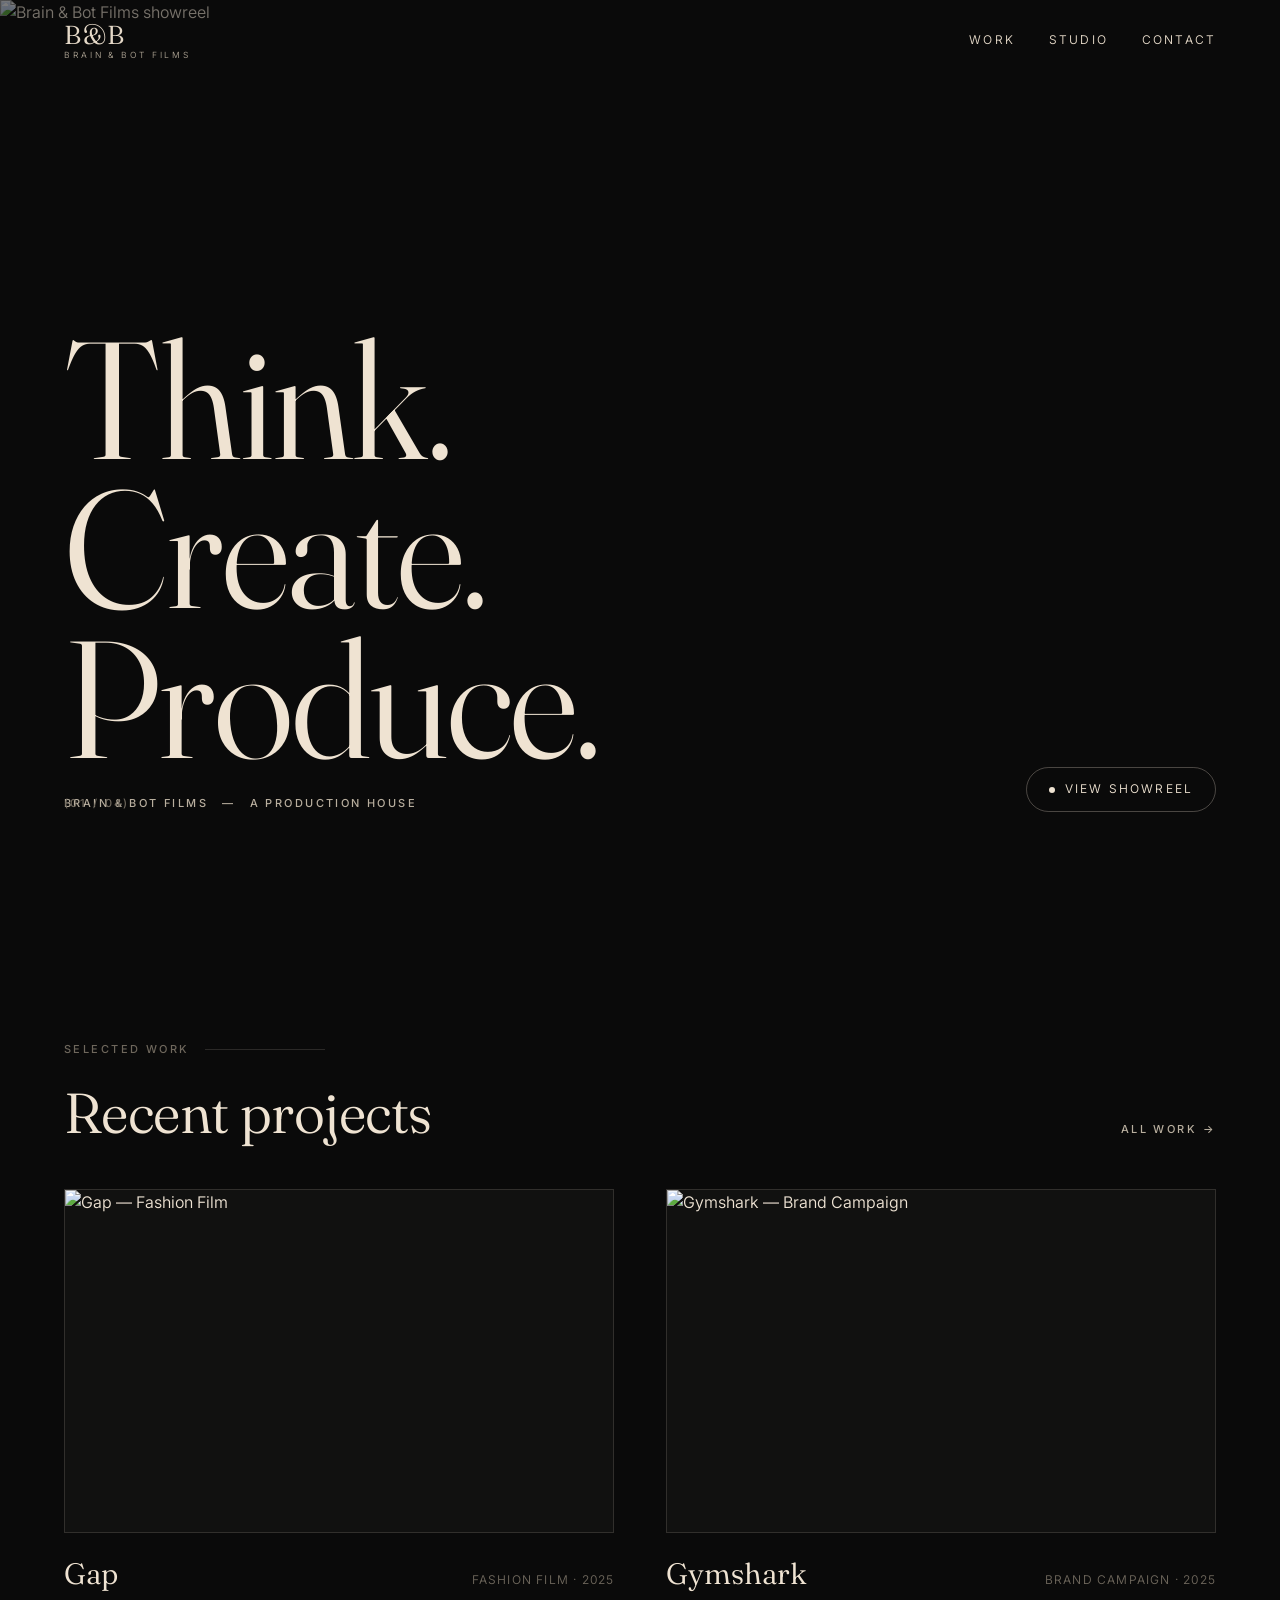
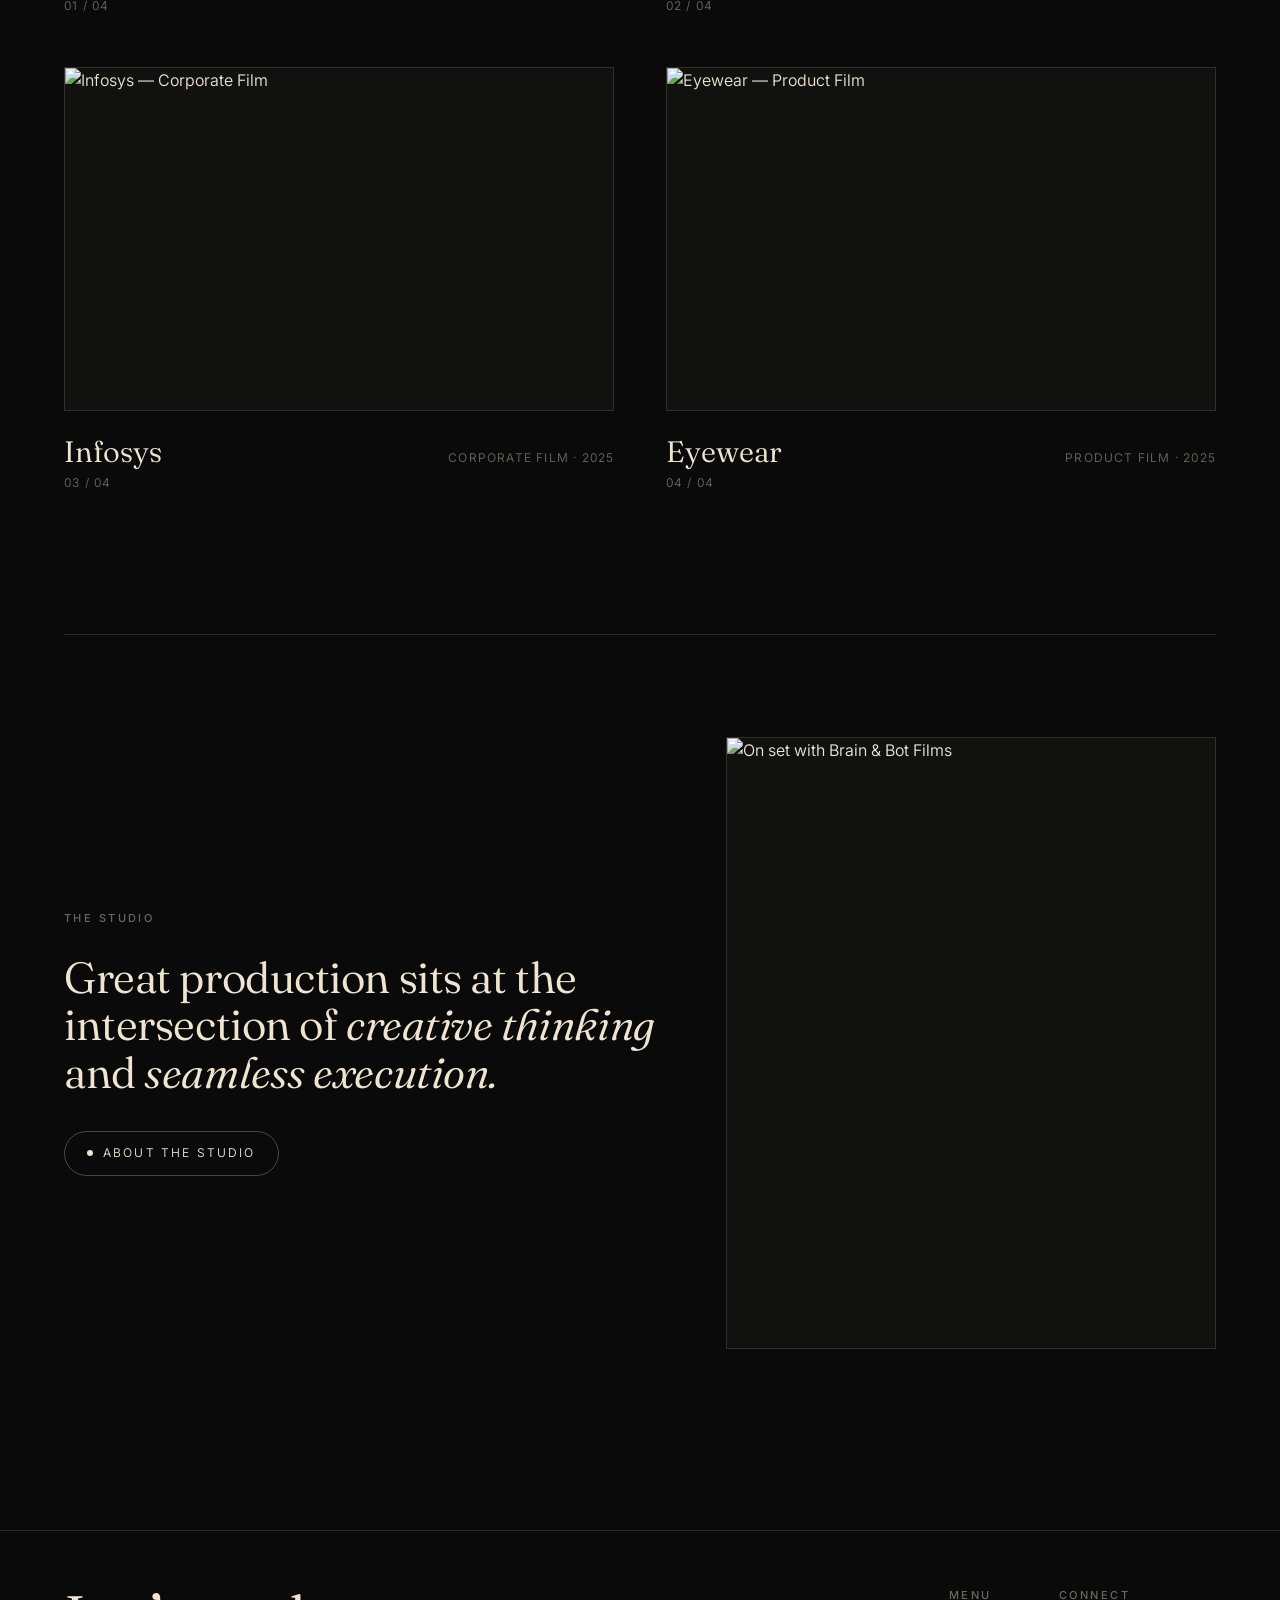
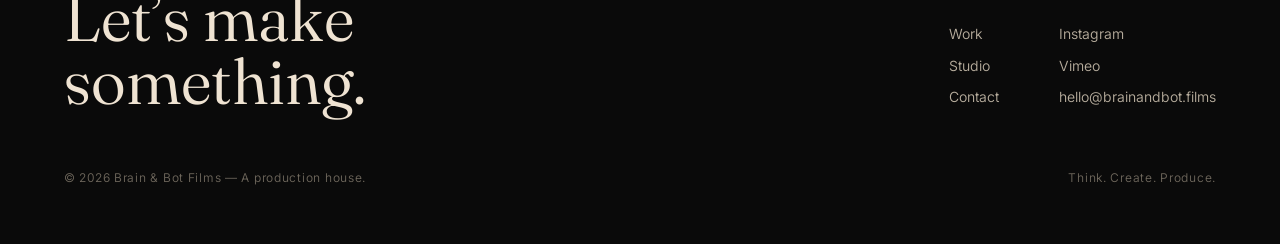
==== index.html @ 1b187388 "Build clickable Brain & Bot Films prototype Static multi-page site (no build step), deployable to Ve" ====
<!DOCTYPE html>
<html lang="en">
<head>
  <meta charset="UTF-8">
  <meta name="viewport" content="width=device-width, initial-scale=1.0">
  <title>Brain & Bot Films — A Production House</title>
  <meta name="description" content="Brain & Bot Films — a production house where creative thinking meets seamless execution. Think. Create. Produce.">
  <link rel="preconnect" href="https://fonts.googleapis.com">
  <link rel="preconnect" href="https://fonts.gstatic.com" crossorigin>
  <link href="https://fonts.googleapis.com/css2?family=Fraunces:ital,opsz,wght@0,9..144,300..500;1,9..144,300..400&family=Inter:wght@300;400;500&display=swap" rel="stylesheet">
  <link rel="stylesheet" href="assets/css/style.css">
</head>
<body data-page="home">
  <header data-nav></header>

  <!-- HERO -->
  <section class="hero">
    <div class="hero-media"><img data-hero-img alt="Brain & Bot Films showreel"></div>
    <div class="hero-inner wrap">
      <div class="reveal in">
        <h1 class="display">Think.<br>Create.<br>Produce.</h1>
      </div>
      <div class="sub reveal in d1">
        <span class="label">Brain &amp; Bot Films</span>
        <span class="label">—</span>
        <span class="label">A Production House</span>
      </div>
    </div>
    <div class="hero-index label">(01 / 04)</div>
    <div class="hero-foot">
      <a class="cta" href="work.html"><span class="dot"></span>View showreel</a>
    </div>
  </section>

  <!-- SELECTED WORK -->
  <section class="section-pad">
    <div class="wrap">
      <div class="eyebrow reveal"><span class="label">Selected Work</span><span class="rule"></span></div>
      <div class="section-head reveal">
        <h2 class="serif">Recent projects</h2>
        <a class="label" href="work.html" style="color:var(--ink-dim)">All work →</a>
      </div>
      <div class="work-grid" data-featured></div>
    </div>
  </section>

  <!-- STUDIO TEASER -->
  <section class="section-pad" style="padding-top:0">
    <div class="wrap">
      <div class="rule reveal" style="margin-bottom:clamp(56px,8vw,120px)"></div>
      <div class="split">
        <div class="reveal">
          <div class="eyebrow"><span class="label">The Studio</span></div>
          <p class="statement">Great production sits at the intersection of <em>creative thinking</em> and <em>seamless execution.</em></p>
          <div style="margin-top:34px"><a class="cta" href="studio.html"><span class="dot"></span>About the studio</a></div>
        </div>
        <div class="media-frame reveal d1"><img src="" data-bts alt="On set with Brain & Bot Films"></div>
      </div>
    </div>
  </section>

  <footer data-footer></footer>

  <script src="assets/js/data.js"></script>
  <script src="assets/js/site.js"></script>
  <script>document.addEventListener('DOMContentLoaded',function(){var b=document.querySelector('[data-bts]');if(b)b.src=SITE.img.bts;});</script>
</body>
</html>
---- assets/css/style.css ----
/* ============================================================
   Brain & Bot Films — prototype styles
   Design language: warm ivory-cream on near-black, editorial
   high-contrast serif + wide-tracked grotesque labels.
   ============================================================ */

:root{
  --bg:#0A0A0A;
  --bg-elev:#111110;
  --ink:#EFE3D2;
  --ink-dim:#B8AE9E;
  --ink-faint:#6E675C;
  --line:rgba(239,227,210,0.14);
  --line-strong:rgba(239,227,210,0.28);
  --maxw:1440px;
  --gutter:clamp(20px,5vw,72px);
  --serif:"Fraunces","Canela","Playfair Display",Georgia,serif;
  --sans:"Inter","Neue Haas Grotesk","Helvetica Neue",Arial,sans-serif;
  --ease:cubic-bezier(.22,.61,.36,1);
}

*{box-sizing:border-box;margin:0;padding:0}
html{scroll-behavior:smooth;-webkit-text-size-adjust:100%}
body{
  background:var(--bg);
  color:var(--ink);
  font-family:var(--sans);
  font-size:16px;
  line-height:1.55;
  font-weight:350;
  -webkit-font-smoothing:antialiased;
  overflow-x:hidden;
}
img{display:block;max-width:100%}
a{color:inherit;text-decoration:none}
::selection{background:var(--ink);color:var(--bg)}

/* ---- typography helpers ---- */
.serif{font-family:var(--serif)}
.label{
  font-family:var(--sans);
  font-size:11px;
  font-weight:500;
  letter-spacing:.22em;
  text-transform:uppercase;
  color:var(--ink-faint);
}
.display{
  font-family:var(--serif);
  font-weight:340;
  line-height:.98;
  letter-spacing:-.01em;
}
h1,h2,h3{font-family:var(--serif);font-weight:340;line-height:1.02;letter-spacing:-.01em}
p{color:var(--ink-dim);max-width:62ch}

.wrap{max-width:var(--maxw);margin:0 auto;padding-inline:var(--gutter)}
.rule{height:1px;background:var(--line);width:100%;border:0}

/* ============================================================
   NAV
   ============================================================ */
.nav{
  position:fixed;top:0;left:0;right:0;z-index:60;
  display:flex;align-items:center;justify-content:space-between;
  padding:22px var(--gutter);
  transition:background .5s var(--ease),padding .5s var(--ease),border-color .5s var(--ease);
  border-bottom:1px solid transparent;
  mix-blend-mode:difference; /* keeps logo/links legible over imagery */
}
.nav.solid{
  background:rgba(10,10,10,.72);
  backdrop-filter:blur(14px);
  -webkit-backdrop-filter:blur(14px);
  border-bottom:1px solid var(--line);
  padding-block:16px;
  mix-blend-mode:normal;
}
.brand{display:flex;flex-direction:column;line-height:1;gap:3px}
.brand .mono{font-family:var(--serif);font-size:26px;letter-spacing:.02em}
.brand .mono b{font-weight:340}
.brand .wordmark{font-size:8.5px;letter-spacing:.34em;color:var(--ink-dim);text-transform:uppercase}
.nav-links{display:flex;gap:34px;align-items:center}
.nav-links a{
  font-size:12px;letter-spacing:.18em;text-transform:uppercase;color:var(--ink);
  position:relative;padding:4px 0;
}
.nav-links a::after{content:"";position:absolute;left:0;bottom:0;height:1px;width:0;background:var(--ink);transition:width .4s var(--ease)}
.nav-links a:hover::after,.nav-links a.active::after{width:100%}
.nav-toggle{display:none;background:none;border:0;color:var(--ink);cursor:pointer;flex-direction:column;gap:5px;padding:6px}
.nav-toggle span{width:24px;height:1.5px;background:var(--ink);display:block;transition:.35s var(--ease)}

/* ============================================================
   HERO
   ============================================================ */
.hero{position:relative;min-height:100svh;display:flex;align-items:flex-end;overflow:hidden}
.hero-media{position:absolute;inset:0;z-index:0}
.hero-media img,.hero-media video{width:100%;height:100%;object-fit:cover;filter:saturate(.92) contrast(1.02)}
.hero-media::after{content:"";position:absolute;inset:0;
  background:linear-gradient(180deg,rgba(10,10,10,.55) 0%,rgba(10,10,10,.15) 32%,rgba(10,10,10,.35) 62%,rgba(10,10,10,.95) 100%);}
.hero-inner{position:relative;z-index:2;width:100%;padding-bottom:clamp(40px,7vw,88px)}
.hero h1{font-size:clamp(56px,13vw,190px);line-height:.9}
.hero .sub{margin-top:22px;display:flex;gap:14px;align-items:center;flex-wrap:wrap}
.hero .sub .label{color:var(--ink-dim)}
.hero-foot{position:absolute;z-index:2;bottom:clamp(40px,7vw,88px);right:var(--gutter);text-align:right}
.hero-index{position:absolute;z-index:2;left:var(--gutter);bottom:clamp(40px,7vw,88px)}

/* pill / cta */
.cta{
  display:inline-flex;align-items:center;gap:10px;
  font-size:12px;letter-spacing:.18em;text-transform:uppercase;color:var(--ink);
  border:1px solid var(--line-strong);border-radius:100px;padding:12px 22px;
  transition:background .4s var(--ease),color .4s var(--ease),border-color .4s;
}
.cta:hover{background:var(--ink);color:var(--bg);border-color:var(--ink)}
.cta .dot{width:6px;height:6px;border-radius:50%;background:currentColor}

/* ============================================================
   SECTIONS
   ============================================================ */
section{position:relative}
.section-pad{padding-block:clamp(72px,11vw,160px)}
.section-head{display:flex;align-items:baseline;justify-content:space-between;gap:24px;margin-bottom:48px}
.section-head h2{font-size:clamp(30px,4.4vw,64px)}
.eyebrow{display:flex;align-items:center;gap:16px;margin-bottom:26px}
.eyebrow .rule{flex:1;max-width:120px}

/* ---- project grid ---- */
.work-grid{display:grid;grid-template-columns:repeat(2,1fr);gap:clamp(28px,4vw,64px)}
.work-grid.all{gap:clamp(36px,5vw,90px)}
.project{display:block;cursor:pointer}
.project .frame{position:relative;overflow:hidden;aspect-ratio:16/10;background:var(--bg-elev);border:1px solid var(--line)}
.project .frame img{width:100%;height:100%;object-fit:cover;transition:transform 1s var(--ease),filter .6s var(--ease);filter:saturate(.9)}
.project:hover .frame img{transform:scale(1.05);filter:saturate(1.02)}
.project .frame .view{
  position:absolute;inset:0;display:flex;align-items:center;justify-content:center;
  opacity:0;transition:opacity .45s var(--ease);
}
.project .frame .view span{
  font-size:11px;letter-spacing:.2em;text-transform:uppercase;
  border:1px solid var(--ink);border-radius:100px;padding:12px 20px;
  background:rgba(10,10,10,.35);backdrop-filter:blur(4px);
}
.project:hover .frame .view{opacity:1}
.project .meta{display:flex;align-items:baseline;justify-content:space-between;margin-top:18px;gap:16px}
.project .meta .t{font-family:var(--serif);font-size:clamp(20px,2.3vw,30px)}
.project .meta .cat{color:var(--ink-faint);font-size:12px;letter-spacing:.1em;text-transform:uppercase;text-align:right;white-space:nowrap}
.project .idx{font-size:12px;color:var(--ink-faint);letter-spacing:.1em}

/* ---- studio / statement ---- */
.split{display:grid;grid-template-columns:1.1fr .9fr;gap:clamp(32px,5vw,90px);align-items:center}
.statement{font-family:var(--serif);font-size:clamp(26px,3.4vw,52px);line-height:1.1;letter-spacing:-.01em;color:var(--ink)}
.statement em{font-style:italic;color:var(--ink)}
.media-frame{position:relative;overflow:hidden;border:1px solid var(--line);aspect-ratio:4/5;background:var(--bg-elev)}
.media-frame img{width:100%;height:100%;object-fit:cover;filter:saturate(.55) contrast(1.02)}
.body-col p+p{margin-top:18px}

/* ---- team ---- */
.team-grid{display:grid;grid-template-columns:repeat(4,1fr);gap:clamp(20px,2.4vw,34px)}
.member{display:block}
.member .frame{position:relative;overflow:hidden;aspect-ratio:3/4;background:var(--bg-elev);border:1px solid var(--line)}
.member .frame img{width:100%;height:100%;object-fit:cover;filter:saturate(.85);transition:transform .9s var(--ease),filter .5s}
.member.live:hover .frame img{transform:scale(1.05)}
.member .frame.placeholder{display:flex;align-items:center;justify-content:center}
.member .frame.placeholder .ph{font-family:var(--serif);font-size:40px;color:var(--ink-faint);opacity:.5}
.member .n{font-family:var(--serif);font-size:20px;margin-top:16px}
.member .r{font-size:11px;letter-spacing:.16em;text-transform:uppercase;color:var(--ink-faint);margin-top:6px}
.member.live .n::after{content:" ↗";font-family:var(--sans);font-size:14px;color:var(--ink-dim)}
.badge-soon{font-size:10px;letter-spacing:.18em;color:var(--ink-faint);border:1px solid var(--line);border-radius:100px;padding:3px 9px;display:inline-block;margin-top:8px}

/* ============================================================
   PROJECT DETAIL
   ============================================================ */
.pd-head{padding-top:140px}
.crumb{font-size:11px;letter-spacing:.2em;text-transform:uppercase;color:var(--ink-faint);margin-bottom:22px}
.crumb a:hover{color:var(--ink)}
.pd-title{font-size:clamp(38px,6.6vw,96px);line-height:.98;margin-bottom:34px}
.player{position:relative;aspect-ratio:16/9;overflow:hidden;background:var(--bg-elev);border:1px solid var(--line);cursor:pointer}
.player img{width:100%;height:100%;object-fit:cover;filter:saturate(.92)}
.player .play{
  position:absolute;inset:0;display:flex;align-items:center;justify-content:center;
}
.play-btn{
  width:84px;height:84px;border-radius:50%;border:1px solid var(--ink);
  display:flex;align-items:center;justify-content:center;
  background:rgba(10,10,10,.28);backdrop-filter:blur(3px);
  transition:background .4s var(--ease),transform .4s var(--ease);
}
.player:hover .play-btn{background:var(--ink);transform:scale(1.06)}
.play-btn::after{content:"";margin-left:5px;border-left:16px solid var(--ink);border-top:10px solid transparent;border-bottom:10px solid transparent;transition:border-color .4s}
.player:hover .play-btn::after{border-left-color:var(--bg)}
.pd-grid{display:grid;grid-template-columns:.7fr 1.3fr;gap:clamp(28px,4vw,70px);margin-top:56px}
.credits{list-style:none}
.credits li{display:flex;justify-content:space-between;gap:16px;padding:14px 0;border-bottom:1px solid var(--line);font-size:14px}
.credits li .k{color:var(--ink-faint);letter-spacing:.12em;text-transform:uppercase;font-size:11px}
.stills{display:grid;grid-template-columns:repeat(3,1fr);gap:16px;margin-top:60px}
.stills .frame{aspect-ratio:4/3;overflow:hidden;border:1px solid var(--line);background:var(--bg-elev)}
.stills img{width:100%;height:100%;object-fit:cover;filter:saturate(.9)}

/* next project */
.next{display:flex;align-items:center;justify-content:space-between;gap:20px;padding-block:44px;border-top:1px solid var(--line);margin-top:80px}
.next .n{font-family:var(--serif);font-size:clamp(26px,4vw,56px)}
.next:hover .n{color:var(--ink)}

/* ============================================================
   FOUNDER / REEL
   ============================================================ */
.founder-head{padding-top:150px}
.founder-name{font-size:clamp(46px,8.5vw,130px);line-height:.95}
.founder-split{display:grid;grid-template-columns:.85fr 1.15fr;gap:clamp(30px,5vw,80px);margin-top:56px;align-items:start}
.portrait{position:relative;overflow:hidden;border:1px solid var(--line);aspect-ratio:3/4;background:var(--bg-elev)}
.portrait img{width:100%;height:100%;object-fit:cover}
.bio p+p{margin-top:18px}
.bio .lead{font-family:var(--serif);font-size:clamp(20px,2.3vw,28px);line-height:1.35;color:var(--ink)}
.cred-list{list-style:none;margin-top:34px;border-top:1px solid var(--line)}
.cred-list li{padding:13px 0;border-bottom:1px solid var(--line);display:flex;justify-content:space-between;font-size:14px}
.cred-list li .yr{color:var(--ink-faint)}

.reel-grid{display:grid;grid-template-columns:repeat(3,1fr);gap:clamp(16px,2vw,26px)}
.reel-item{cursor:pointer}
.reel-item .frame{position:relative;overflow:hidden;aspect-ratio:16/9;background:var(--bg-elev);border:1px solid var(--line)}
.reel-item .frame img{width:100%;height:100%;object-fit:cover;filter:saturate(.9);transition:transform .9s var(--ease),filter .5s}
.reel-item:hover .frame img{transform:scale(1.06)}
.reel-item .frame .play{position:absolute;inset:0;display:flex;align-items:center;justify-content:center;opacity:.92}
.reel-item .frame .mini{width:56px;height:56px;border-radius:50%;border:1px solid var(--ink);display:flex;align-items:center;justify-content:center;background:rgba(10,10,10,.3);backdrop-filter:blur(3px);transition:background .4s,transform .4s}
.reel-item:hover .mini{background:var(--ink);transform:scale(1.08)}
.reel-item .mini::after{content:"";margin-left:4px;border-left:12px solid var(--ink);border-top:8px solid transparent;border-bottom:8px solid transparent}
.reel-item:hover .mini::after{border-left-color:var(--bg)}
.reel-item .t{font-family:var(--serif);font-size:17px;margin-top:14px}
.reel-item .c{font-size:11px;letter-spacing:.14em;text-transform:uppercase;color:var(--ink-faint);margin-top:5px}

/* ============================================================
   CONTACT
   ============================================================ */
.contact-hero{min-height:70vh;display:flex;flex-direction:column;justify-content:center;padding-top:120px}
.contact-hero h1{font-size:clamp(44px,9vw,140px);line-height:.95}
.contact-hero .mail{font-family:var(--serif);font-size:clamp(22px,3.4vw,44px);color:var(--ink);border-bottom:1px solid var(--line-strong);display:inline-block;transition:border-color .4s}
.contact-hero .mail:hover{border-color:var(--ink)}
.contact-rows{display:grid;grid-template-columns:repeat(3,1fr);gap:28px;margin-top:70px}
.contact-rows .col .label{margin-bottom:12px}
.contact-rows .col a{display:block;padding:6px 0;color:var(--ink-dim)}
.contact-rows .col a:hover{color:var(--ink)}

/* ============================================================
   FOOTER
   ============================================================ */
.footer{border-top:1px solid var(--line);padding-block:56px;margin-top:40px}
.footer-top{display:flex;justify-content:space-between;gap:40px;flex-wrap:wrap;align-items:flex-start}
.footer .big{font-family:var(--serif);font-size:clamp(30px,5vw,72px);line-height:.98;max-width:14ch}
.footer .cols{display:flex;gap:60px;flex-wrap:wrap}
.footer .cols .col a{display:block;padding:5px 0;color:var(--ink-dim);font-size:14px}
.footer .cols .col a:hover{color:var(--ink)}
.footer-bottom{display:flex;justify-content:space-between;gap:20px;flex-wrap:wrap;margin-top:56px;color:var(--ink-faint);font-size:12px;letter-spacing:.06em}

/* ============================================================
   LIGHTBOX
   ============================================================ */
.lightbox{position:fixed;inset:0;z-index:200;background:rgba(6,6,6,.94);backdrop-filter:blur(10px);display:flex;align-items:center;justify-content:center;padding:5vw;opacity:0;pointer-events:none;transition:opacity .45s var(--ease)}
.lightbox.open{opacity:1;pointer-events:auto}
.lightbox .box{width:min(1100px,100%);aspect-ratio:16/9;position:relative}
.lightbox iframe{width:100%;height:100%;border:0;background:#000}
.lightbox .close{position:absolute;top:-46px;right:0;background:none;border:0;color:var(--ink);cursor:pointer;font-size:12px;letter-spacing:.2em;text-transform:uppercase;display:flex;gap:10px;align-items:center}
.lightbox .close:hover{opacity:.7}

/* ============================================================
   REVEAL
   ============================================================ */
.reveal{opacity:0;transform:translateY(26px);transition:opacity 1s var(--ease),transform 1s var(--ease)}
.reveal.in{opacity:1;transform:none}
.reveal.d1{transition-delay:.08s}.reveal.d2{transition-delay:.16s}.reveal.d3{transition-delay:.24s}.reveal.d4{transition-delay:.32s}

@media (prefers-reduced-motion:reduce){
  .reveal{opacity:1;transform:none;transition:none}
  html{scroll-behavior:auto}
  *{transition:none!important}
}

/* ============================================================
   RESPONSIVE
   ============================================================ */
@media (max-width:1024px){
  .team-grid{grid-template-columns:repeat(2,1fr)}
  .founder-split{grid-template-columns:1fr}
  .pd-grid{grid-template-columns:1fr}
}
@media (max-width:760px){
  .nav-links{position:fixed;inset:0;background:var(--bg);flex-direction:column;justify-content:center;gap:26px;transform:translateY(-100%);transition:transform .5s var(--ease);z-index:59}
  .nav-links.open{transform:none}
  .nav-links a{font-size:22px;font-family:var(--serif);letter-spacing:0;text-transform:none}
  .nav-toggle{display:flex;z-index:61}
  .nav.menu-open .nav-toggle span:nth-child(1){transform:translateY(6.5px) rotate(45deg)}
  .nav.menu-open .nav-toggle span:nth-child(2){opacity:0}
  .nav.menu-open .nav-toggle span:nth-child(3){transform:translateY(-6.5px) rotate(-45deg)}
  .work-grid{grid-template-columns:1fr}
  .split{grid-template-columns:1fr}
  .reel-grid{grid-template-columns:repeat(2,1fr)}
  .stills{grid-template-columns:1fr}
  .contact-rows{grid-template-columns:1fr}
  .section-head{flex-direction:column;gap:10px}
}
@media (max-width:440px){
  .reel-grid{grid-template-columns:1fr}
  .team-grid{grid-template-columns:1fr}
}
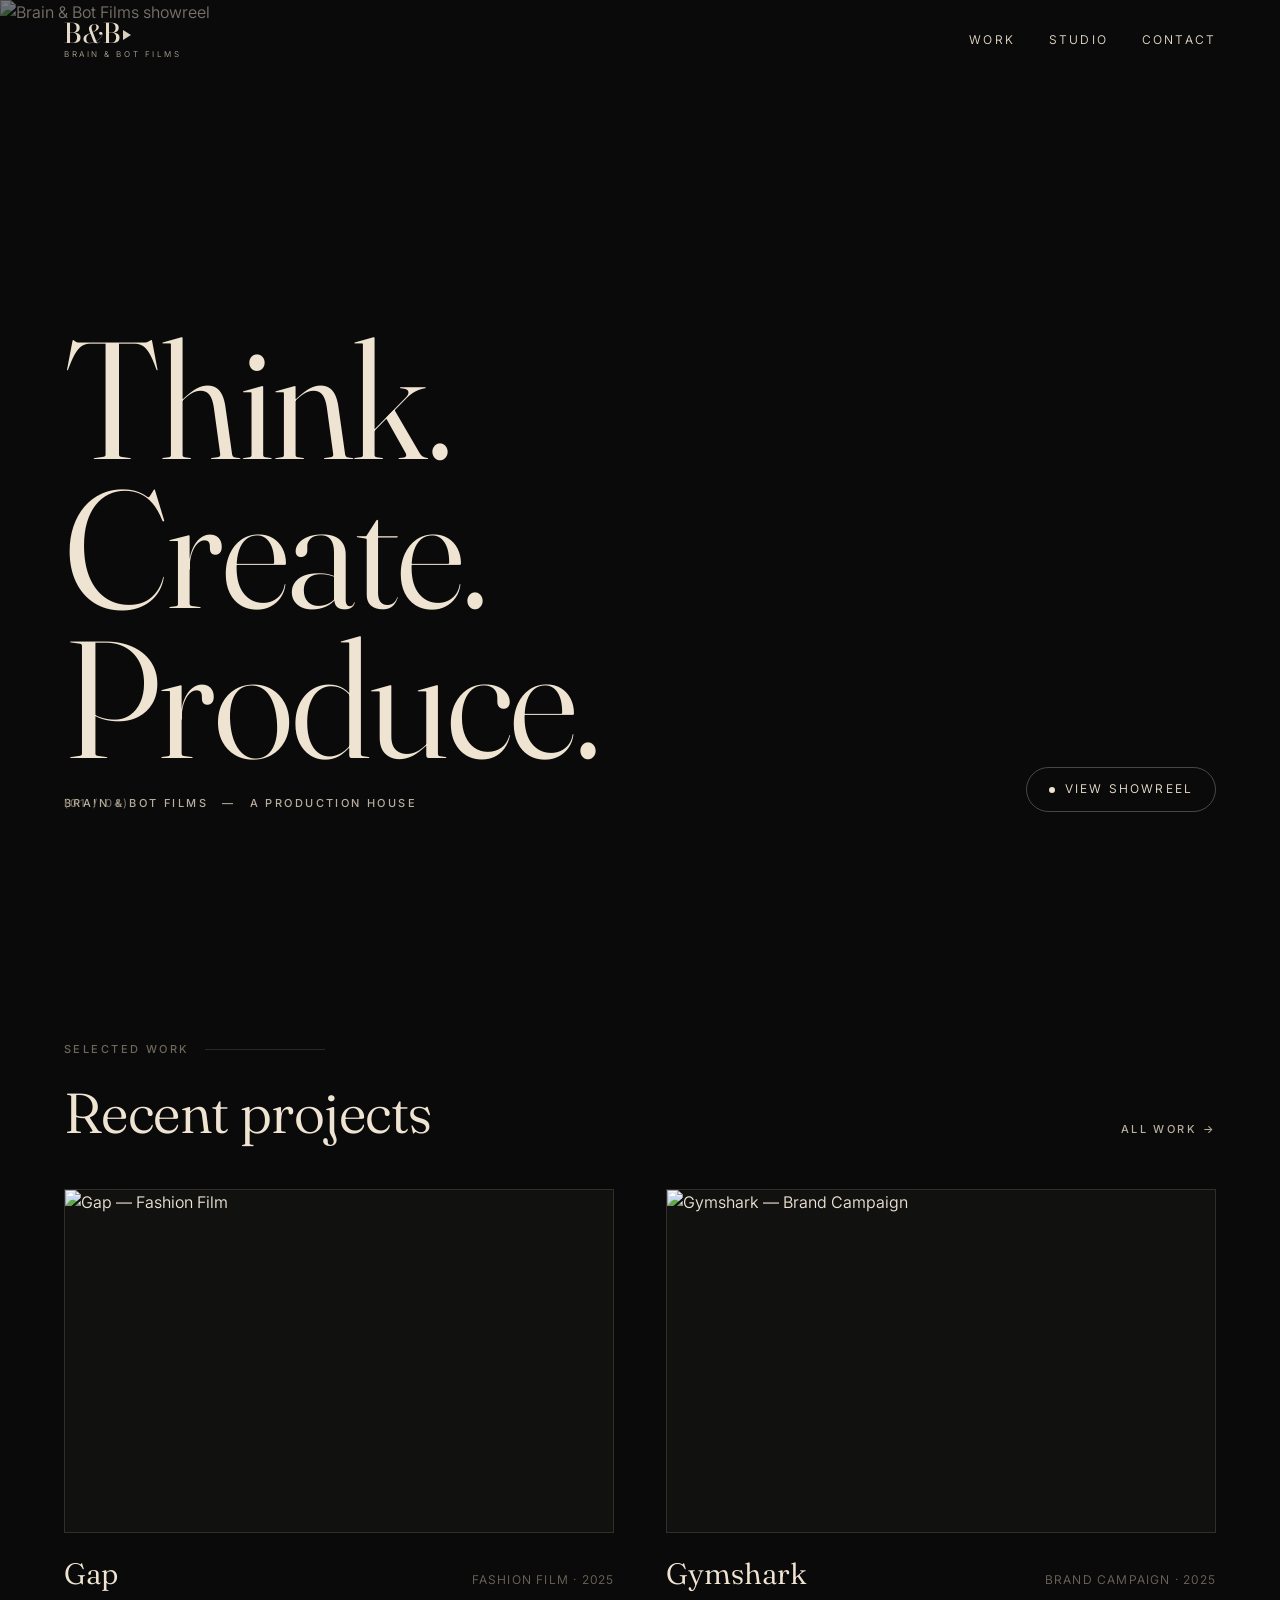
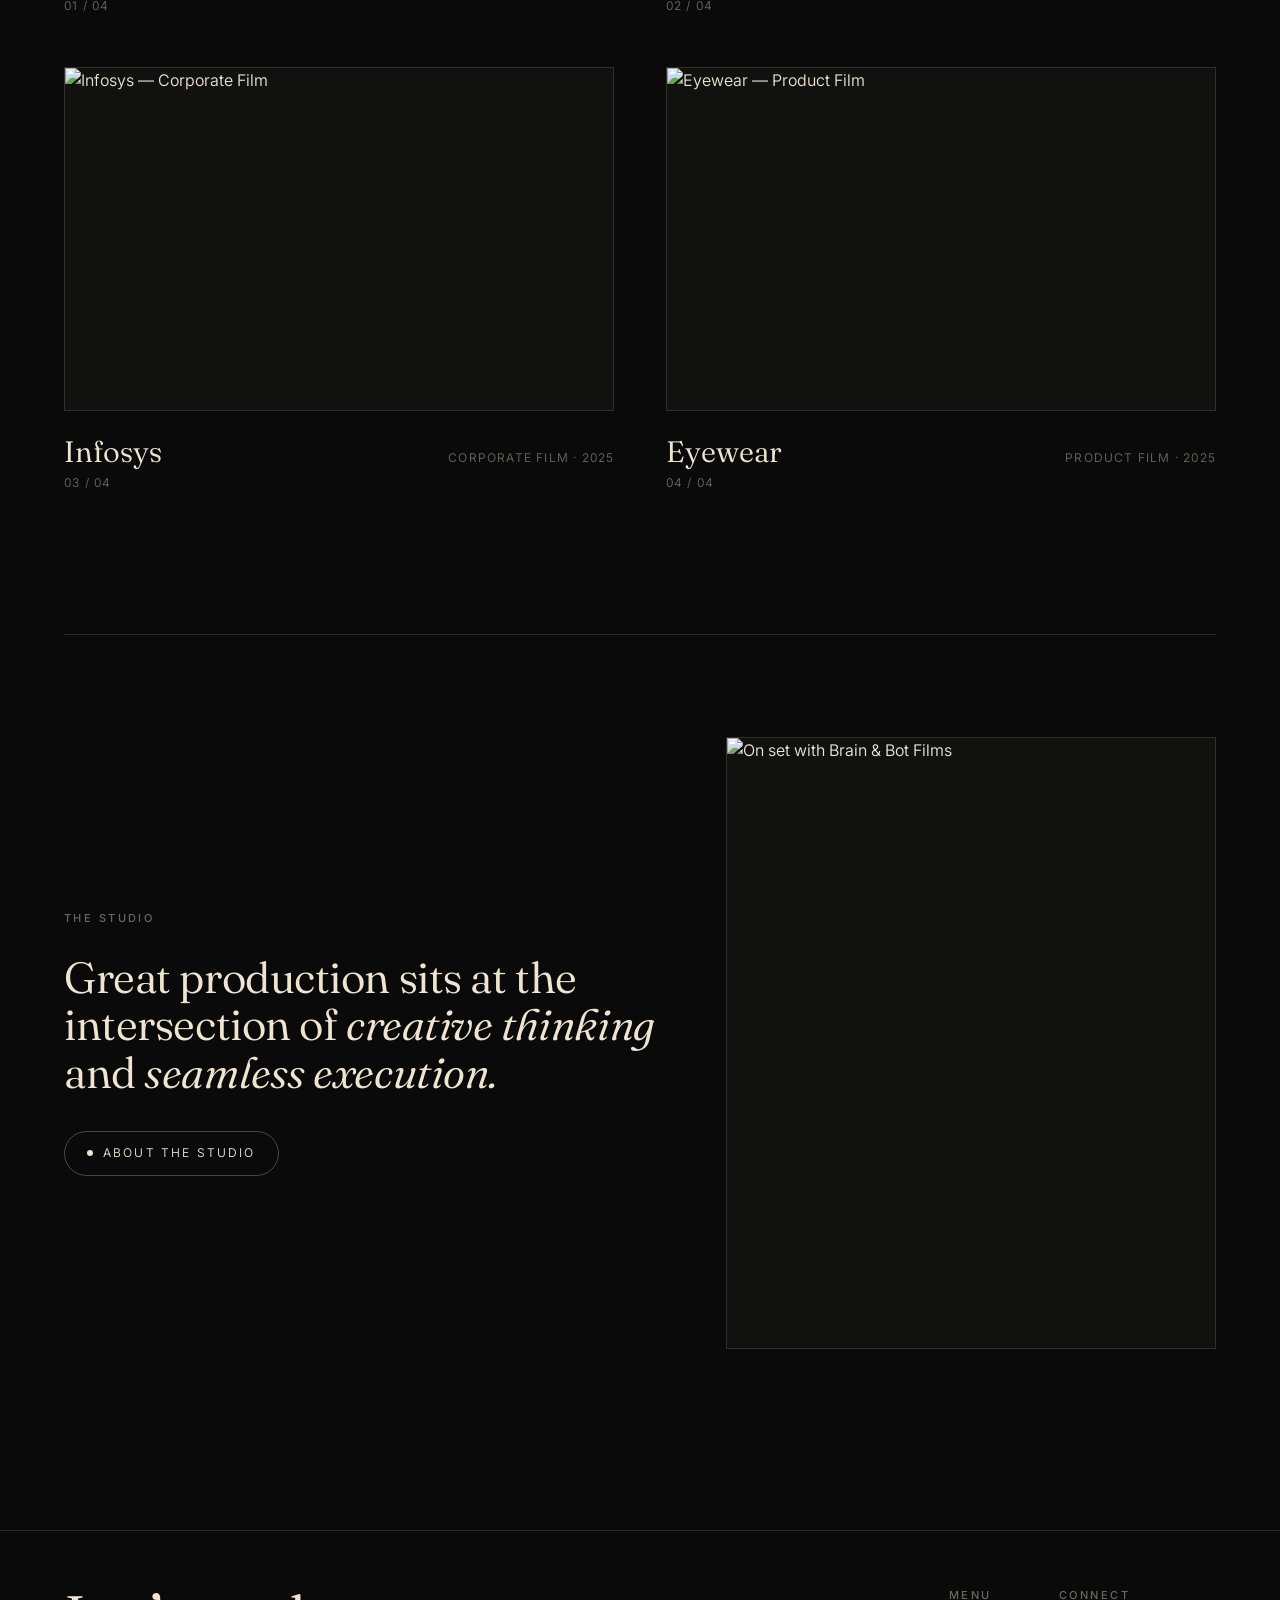
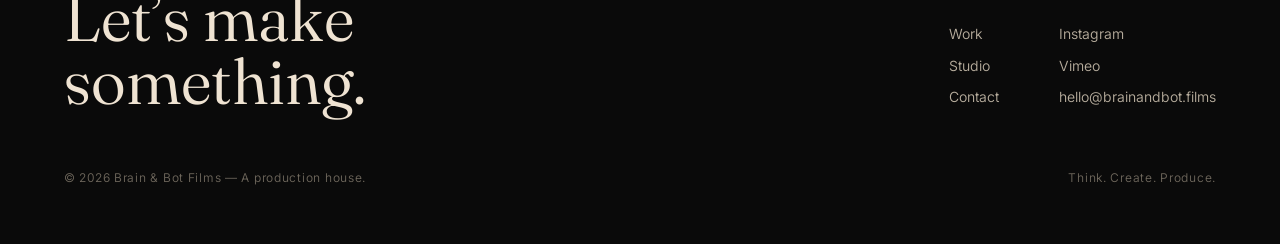
==== commit bfcafbc6: "Wire real Vimeo reel, faithful swappable logo, and image boxes - Crystal's page reel now driven by h" ====
--- a/index.html
+++ b/index.html
@@ -7,7 +7,7 @@
   <meta name="description" content="Brain & Bot Films — a production house where creative thinking meets seamless execution. Think. Create. Produce.">
   <link rel="preconnect" href="https://fonts.googleapis.com">
   <link rel="preconnect" href="https://fonts.gstatic.com" crossorigin>
-  <link href="https://fonts.googleapis.com/css2?family=Fraunces:ital,opsz,wght@0,9..144,300..500;1,9..144,300..400&family=Inter:wght@300;400;500&display=swap" rel="stylesheet">
+  <link href="https://fonts.googleapis.com/css2?family=Fraunces:ital,opsz,wght@0,9..144,300..500;1,9..144,300..400&family=Bodoni+Moda:ital,opsz,wght@0,6..96,400..600;1,6..96,400..500&family=Inter:wght@300;400;500&display=swap" rel="stylesheet">
   <link rel="stylesheet" href="assets/css/style.css">
 </head>
 <body data-page="home">
--- a/assets/css/style.css
+++ b/assets/css/style.css
@@ -76,10 +76,28 @@
   padding-block:16px;
   mix-blend-mode:normal;
 }
-.brand{display:flex;flex-direction:column;line-height:1;gap:3px}
-.brand .mono{font-family:var(--serif);font-size:26px;letter-spacing:.02em}
-.brand .mono b{font-weight:340}
-.brand .wordmark{font-size:8.5px;letter-spacing:.34em;color:var(--ink-dim);text-transform:uppercase}
+.brand{display:flex;align-items:center;line-height:1}
+.brand-svg{height:40px;width:auto}
+.brand-lockup{display:flex;flex-direction:column;gap:4px;align-items:flex-start}
+.brand .mono{
+  font-family:"Bodoni Moda",var(--serif);
+  font-weight:500;font-size:27px;letter-spacing:.01em;line-height:.9;
+  display:inline-flex;align-items:baseline;position:relative;
+}
+.brand .mono .amp{font-weight:400;font-style:italic;margin:0 .01em;font-size:.92em}
+.brand .mono .play{
+  display:inline-block;width:0;height:0;margin-left:2px;align-self:center;
+  border-left:8px solid var(--ink);border-top:5px solid transparent;border-bottom:5px solid transparent;
+  transform:translateY(1px);opacity:.95;
+}
+.brand .wordmark{font-size:8px;letter-spacing:.32em;color:var(--ink-dim);text-transform:uppercase}
+
+/* image placeholder box (for photos we don't have yet) */
+.img-box{display:flex;align-items:center;justify-content:center;text-align:center;
+  background:repeating-linear-gradient(135deg,rgba(239,227,210,.02) 0 12px,rgba(239,227,210,.045) 12px 24px);
+  border:1px dashed var(--line-strong)!important}
+.box-cap{font-size:11px;letter-spacing:.06em;color:var(--ink-faint);max-width:80%;line-height:1.5;padding:14px}
+.box-cap::before{content:"◇  Image";display:block;letter-spacing:.2em;text-transform:uppercase;font-size:10px;color:var(--ink-dim);margin-bottom:8px}
 .nav-links{display:flex;gap:34px;align-items:center}
 .nav-links a{
   font-size:12px;letter-spacing:.18em;text-transform:uppercase;color:var(--ink);
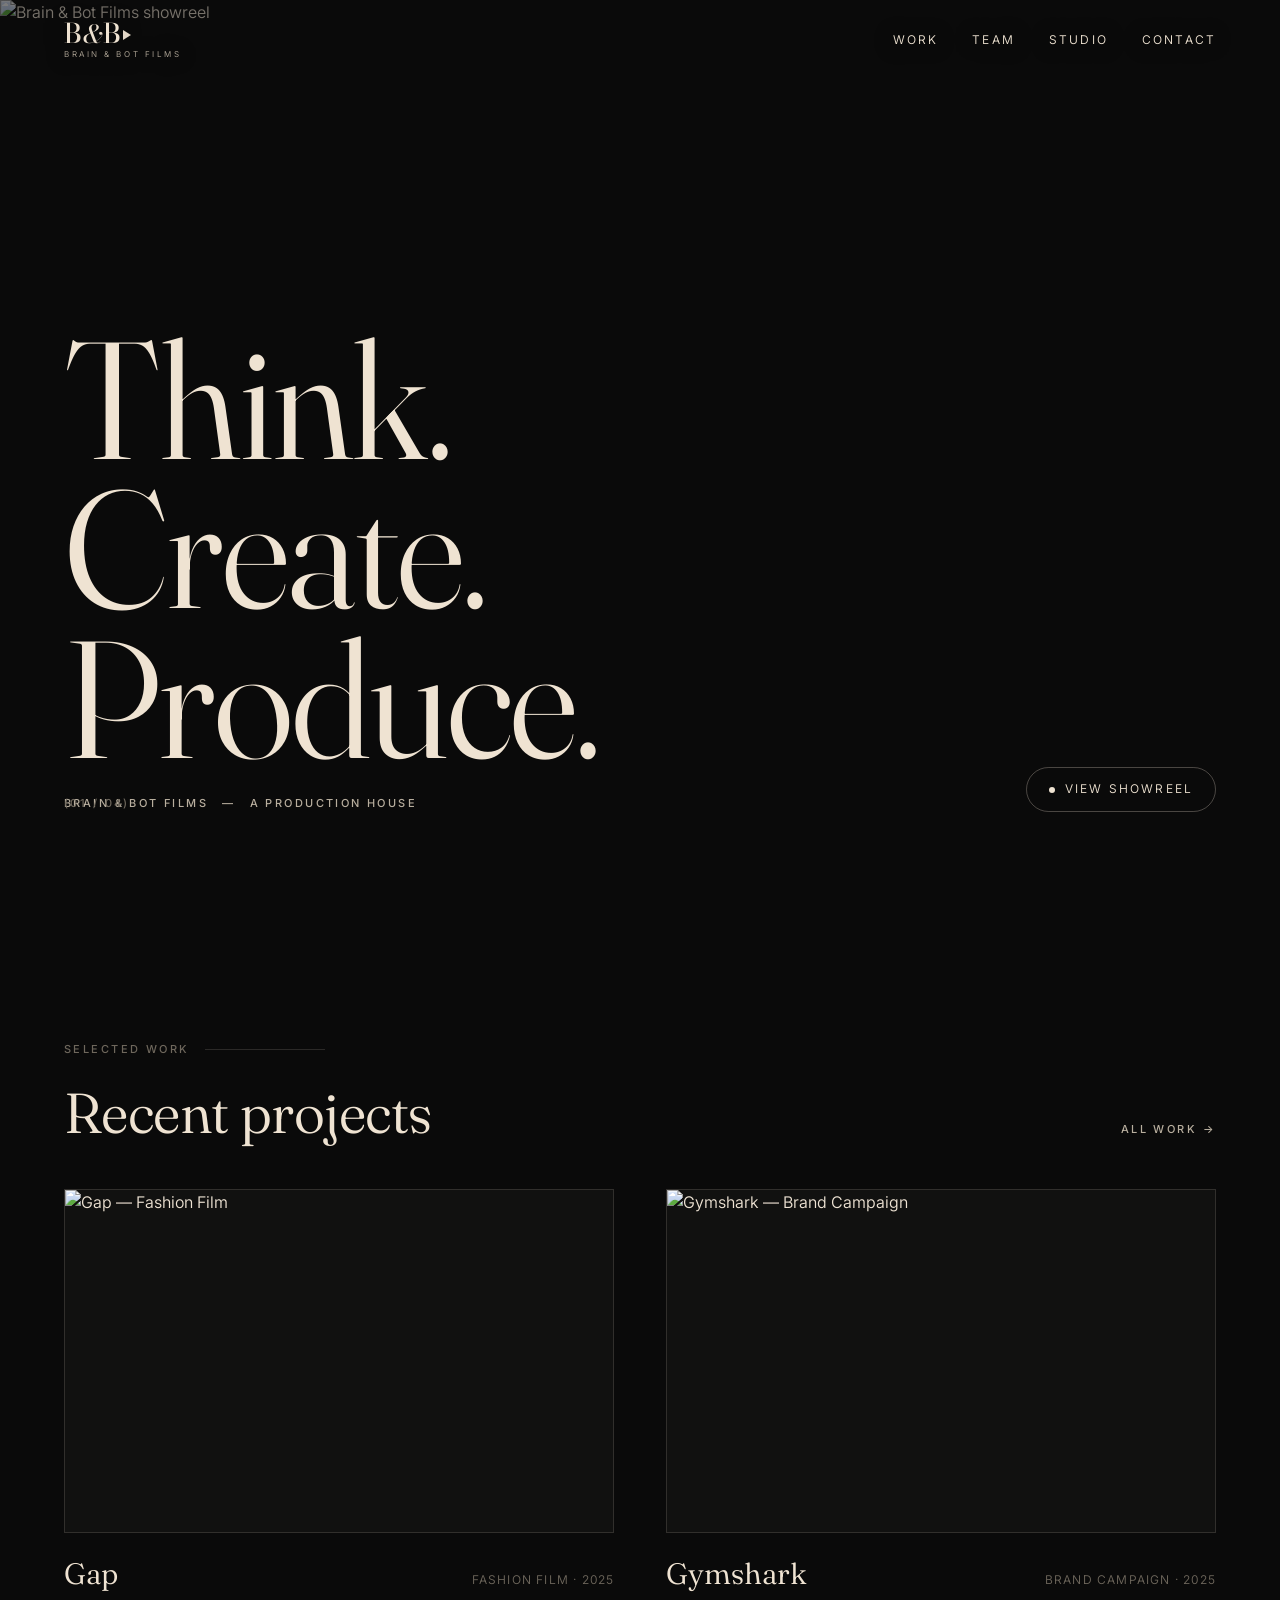
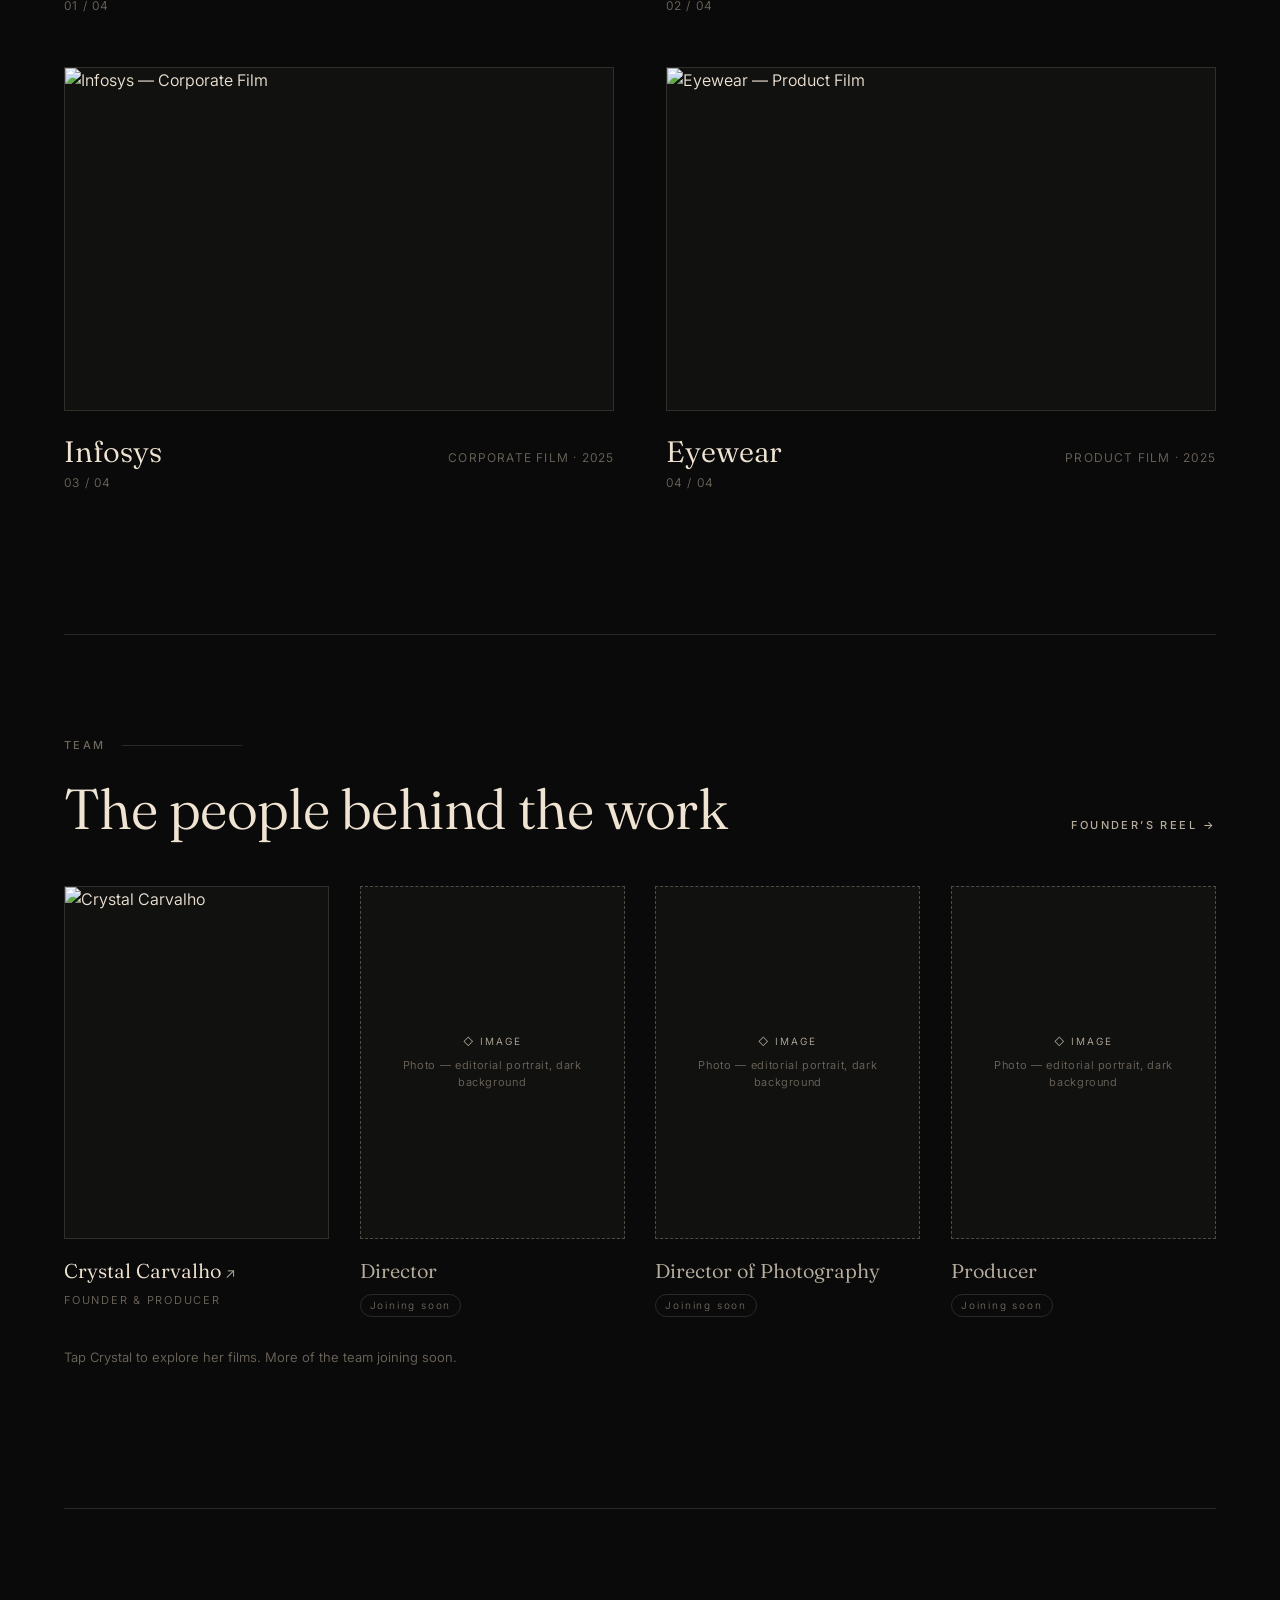
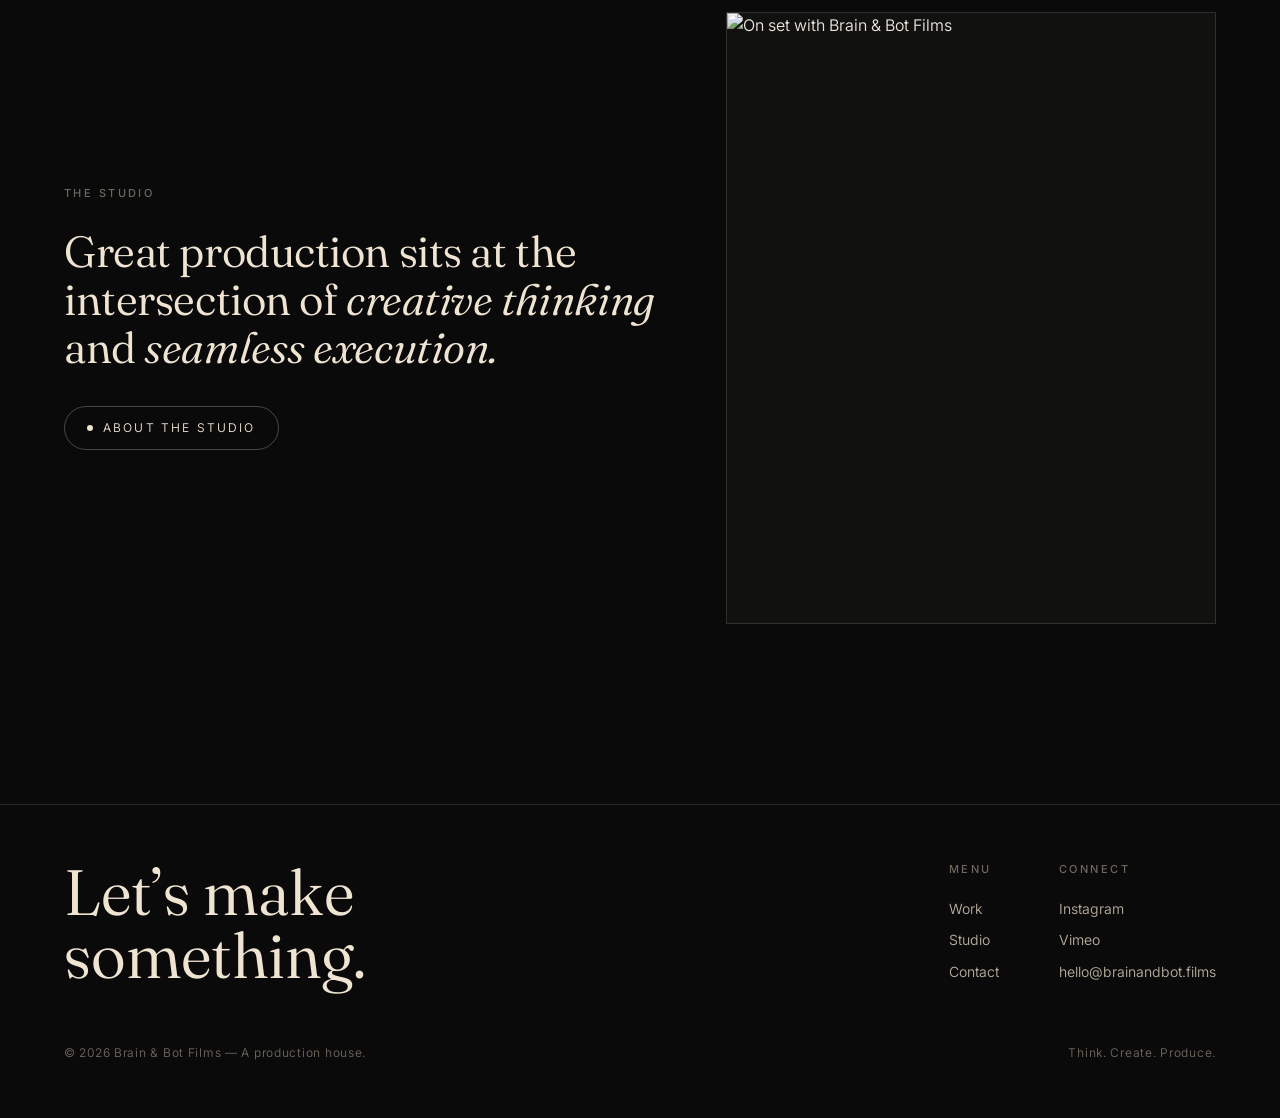
==== commit d67cd23e: "Fix mobile menu overlap, add Team route to Crystal, harden logo - Remove mix-blend-mode from .nav (r" ====
--- a/index.html
+++ b/index.html
@@ -44,6 +44,20 @@
     </div>
   </section>
 
+  <!-- TEAM -->
+  <section id="team" class="section-pad" style="padding-top:0">
+    <div class="wrap">
+      <div class="rule reveal" style="margin-bottom:clamp(56px,8vw,120px)"></div>
+      <div class="eyebrow reveal"><span class="label">Team</span><span class="rule"></span></div>
+      <div class="section-head reveal">
+        <h2 class="serif">The people behind the work</h2>
+        <a class="label" href="crystal.html" style="color:var(--ink-dim)">Founder’s reel →</a>
+      </div>
+      <div class="team-grid" data-team></div>
+      <p class="reveal" style="margin-top:30px;color:var(--ink-faint);font-size:13px">Tap Crystal to explore her films. More of the team joining soon.</p>
+    </div>
+  </section>
+
   <!-- STUDIO TEASER -->
   <section class="section-pad" style="padding-top:0">
     <div class="wrap">
--- a/assets/css/style.css
+++ b/assets/css/style.css
@@ -66,7 +66,7 @@
   padding:22px var(--gutter);
   transition:background .5s var(--ease),padding .5s var(--ease),border-color .5s var(--ease);
   border-bottom:1px solid transparent;
-  mix-blend-mode:difference; /* keeps logo/links legible over imagery */
+  text-shadow:0 1px 20px rgba(0,0,0,.55); /* legibility over hero imagery */
 }
 .nav.solid{
   background:rgba(10,10,10,.72);
@@ -74,7 +74,7 @@
   -webkit-backdrop-filter:blur(14px);
   border-bottom:1px solid var(--line);
   padding-block:16px;
-  mix-blend-mode:normal;
+  text-shadow:none;
 }
 .brand{display:flex;align-items:center;line-height:1}
 .brand-svg{height:40px;width:auto}
@@ -137,6 +137,7 @@
    SECTIONS
    ============================================================ */
 section{position:relative}
+section[id]{scroll-margin-top:100px}
 .section-pad{padding-block:clamp(72px,11vw,160px)}
 .section-head{display:flex;align-items:baseline;justify-content:space-between;gap:24px;margin-bottom:48px}
 .section-head h2{font-size:clamp(30px,4.4vw,64px)}
@@ -302,10 +303,11 @@
   .pd-grid{grid-template-columns:1fr}
 }
 @media (max-width:760px){
-  .nav-links{position:fixed;inset:0;background:var(--bg);flex-direction:column;justify-content:center;gap:26px;transform:translateY(-100%);transition:transform .5s var(--ease);z-index:59}
+  .nav-links{position:fixed;inset:0;width:100vw;height:100dvh;background:var(--bg);flex-direction:column;justify-content:center;align-items:flex-start;padding-inline:var(--gutter);gap:30px;transform:translateY(-100%);transition:transform .5s var(--ease);z-index:58}
   .nav-links.open{transform:none}
-  .nav-links a{font-size:22px;font-family:var(--serif);letter-spacing:0;text-transform:none}
-  .nav-toggle{display:flex;z-index:61}
+  .nav-links a{font-size:32px;font-family:var(--serif);letter-spacing:0;text-transform:none;color:var(--ink);text-shadow:none}
+  .nav-toggle{display:flex;z-index:62}
+  .brand{position:relative;z-index:62}
   .nav.menu-open .nav-toggle span:nth-child(1){transform:translateY(6.5px) rotate(45deg)}
   .nav.menu-open .nav-toggle span:nth-child(2){opacity:0}
   .nav.menu-open .nav-toggle span:nth-child(3){transform:translateY(-6.5px) rotate(-45deg)}
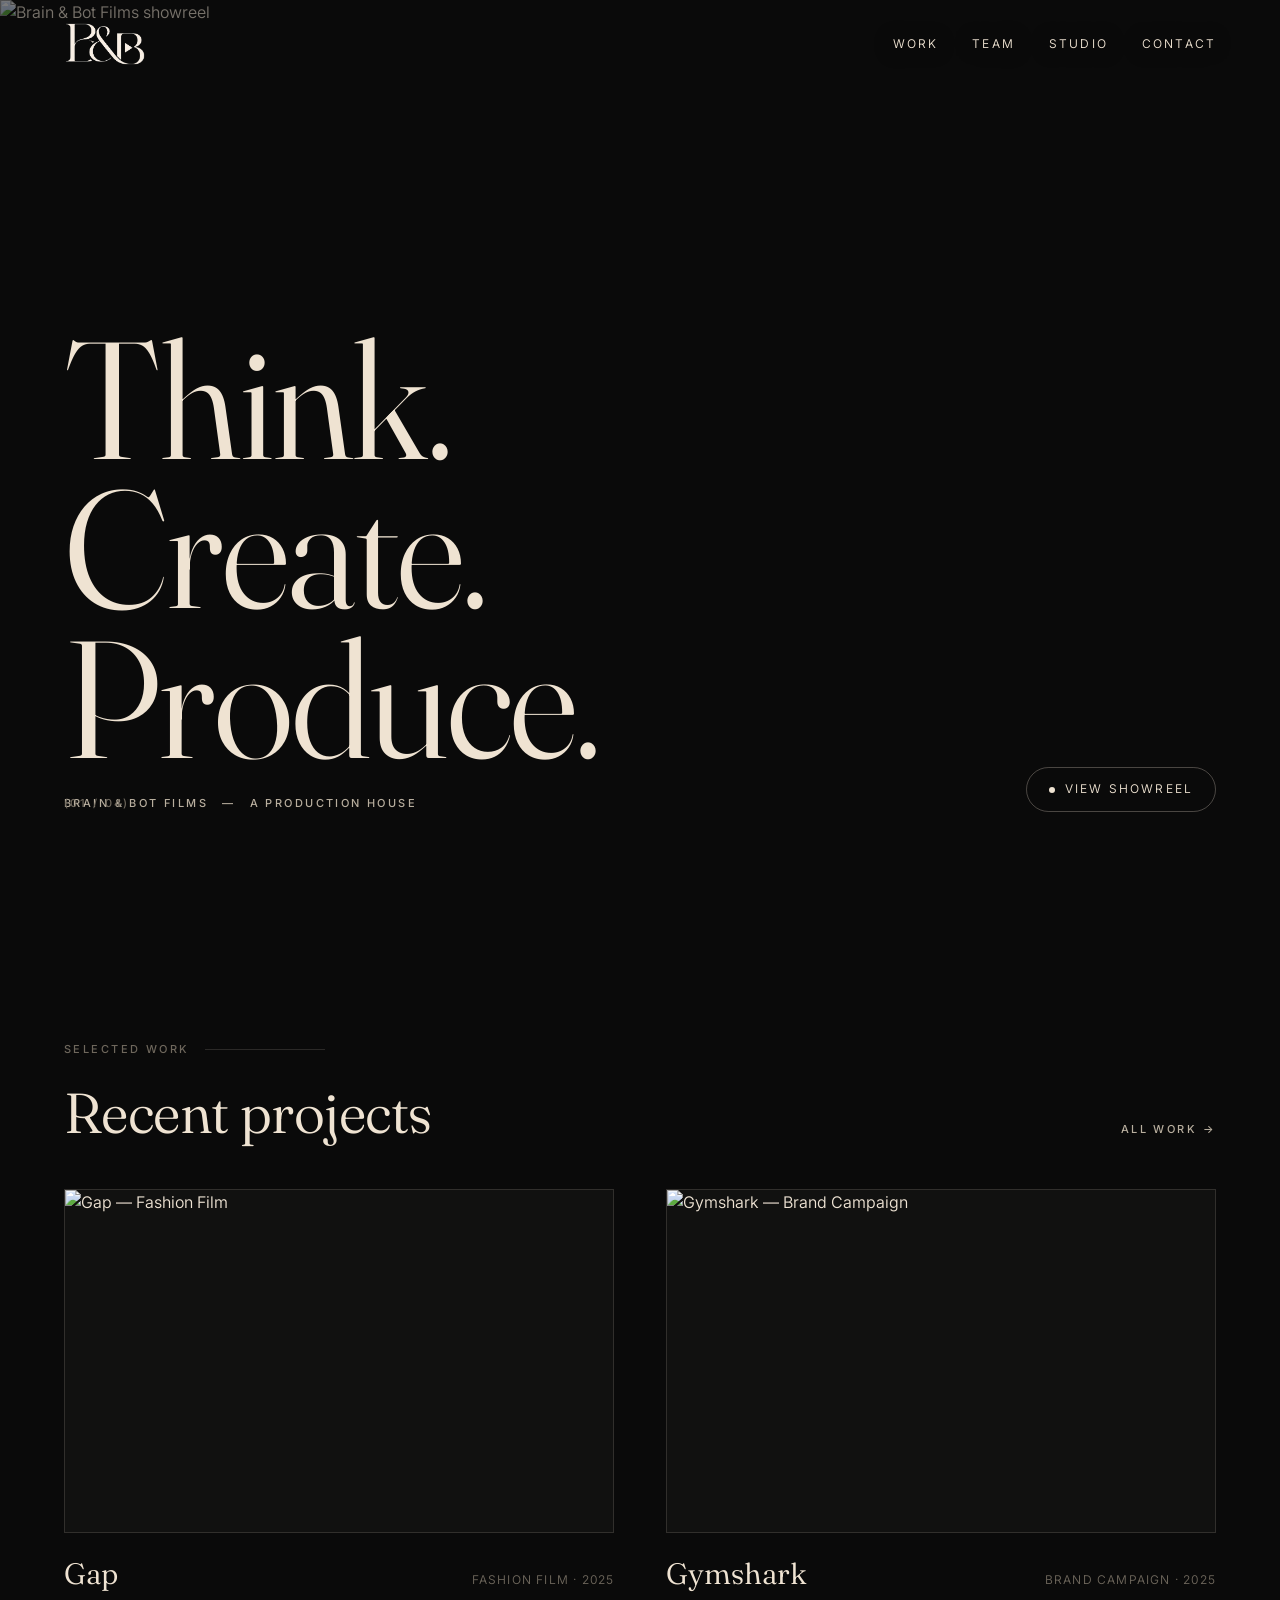
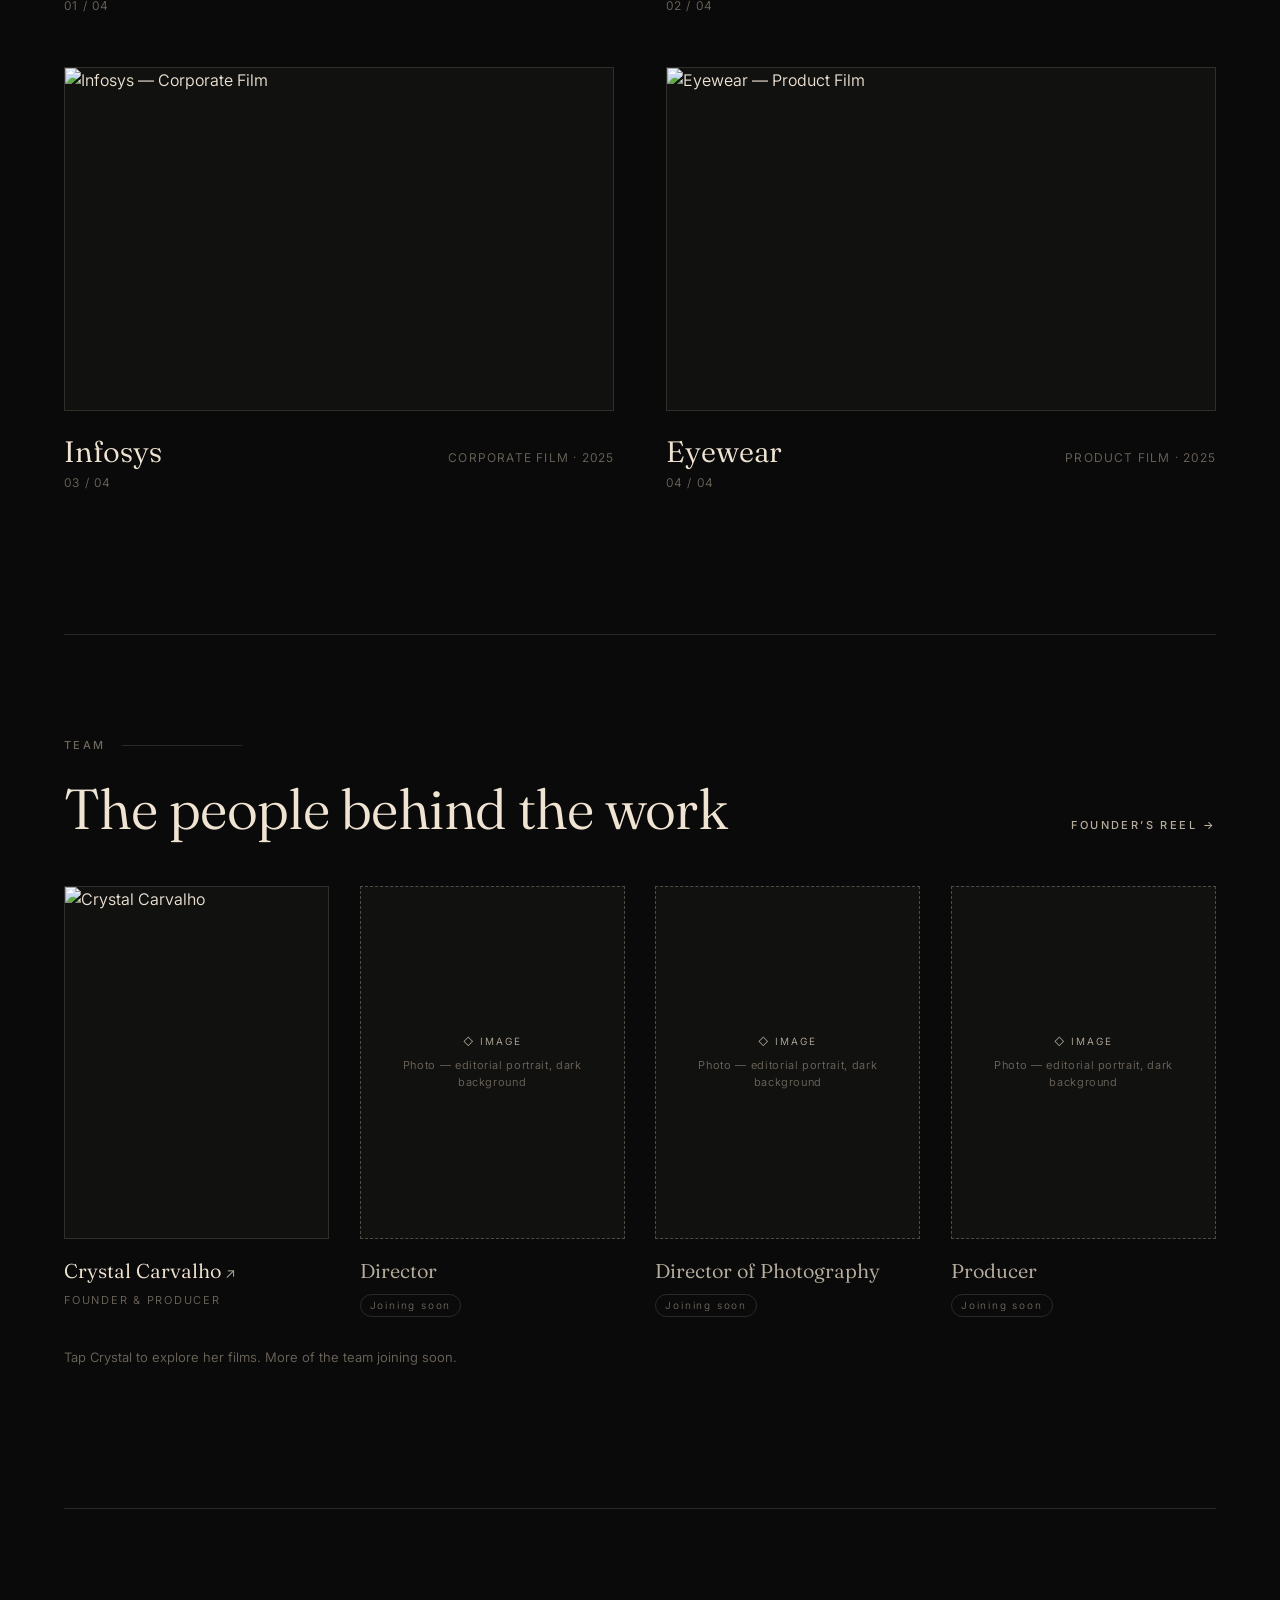
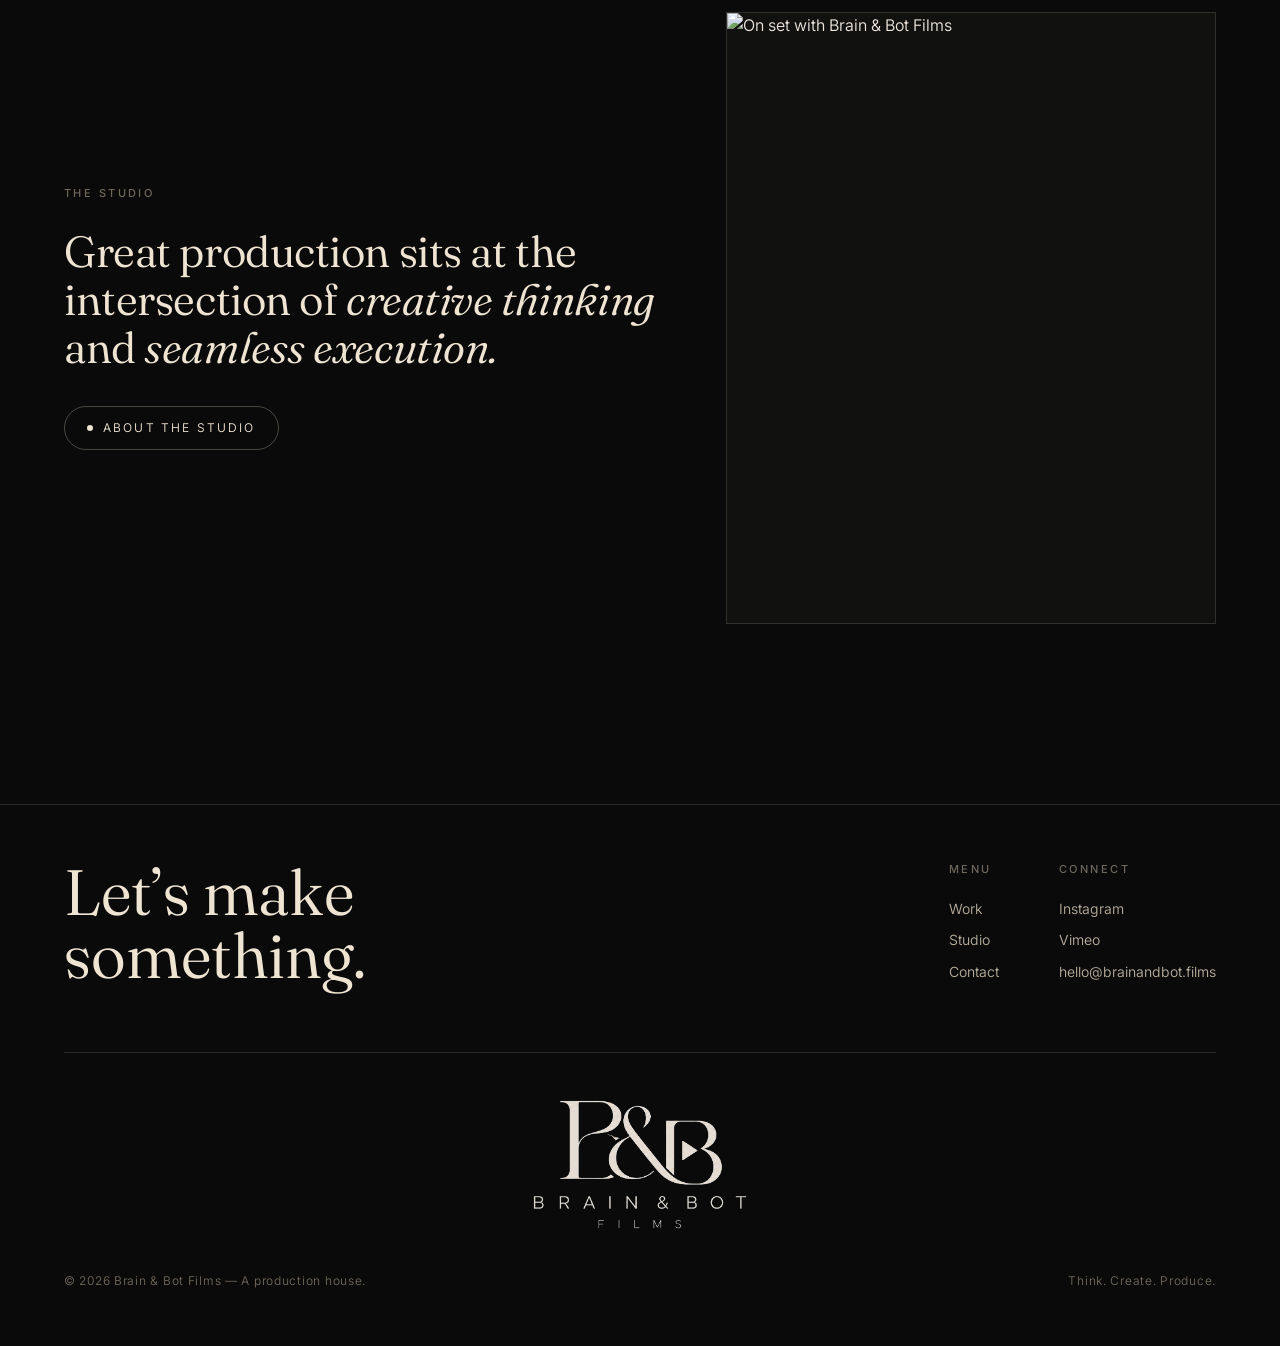
==== commit b81d42d2: "Fix stale caching that hid all updates on Vercel Root cause of 'nothing updates / wrong logo' on the" ====
--- a/index.html
+++ b/index.html
@@ -8,7 +8,7 @@
   <link rel="preconnect" href="https://fonts.googleapis.com">
   <link rel="preconnect" href="https://fonts.gstatic.com" crossorigin>
   <link href="https://fonts.googleapis.com/css2?family=Fraunces:ital,opsz,wght@0,9..144,300..500;1,9..144,300..400&family=Bodoni+Moda:ital,opsz,wght@0,6..96,400..600;1,6..96,400..500&family=Inter:wght@300;400;500&display=swap" rel="stylesheet">
-  <link rel="stylesheet" href="assets/css/style.css">
+  <link rel="stylesheet" href="assets/css/style.css?v=2">
 </head>
 <body data-page="home">
   <header data-nav></header>
@@ -75,8 +75,8 @@
 
   <footer data-footer></footer>
 
-  <script src="assets/js/data.js"></script>
-  <script src="assets/js/site.js"></script>
+  <script src="assets/js/data.js?v=2"></script>
+  <script src="assets/js/site.js?v=2"></script>
   <script>document.addEventListener('DOMContentLoaded',function(){var b=document.querySelector('[data-bts]');if(b)b.src=SITE.img.bts;});</script>
 </body>
 </html>
--- a/assets/css/style.css
+++ b/assets/css/style.css
@@ -77,7 +77,8 @@
   text-shadow:none;
 }
 .brand{display:flex;align-items:center;line-height:1}
-.brand-svg{height:40px;width:auto}
+.brand-svg{height:clamp(34px,4.4vw,44px);width:auto;display:block}
+.nav.solid .brand-svg{height:clamp(30px,3.6vw,38px)}
 .brand-lockup{display:flex;flex-direction:column;gap:4px;align-items:flex-start}
 .brand .mono{
   font-family:"Bodoni Moda",var(--serif);
@@ -269,7 +270,9 @@
 .footer .cols{display:flex;gap:60px;flex-wrap:wrap}
 .footer .cols .col a{display:block;padding:5px 0;color:var(--ink-dim);font-size:14px}
 .footer .cols .col a:hover{color:var(--ink)}
-.footer-bottom{display:flex;justify-content:space-between;gap:20px;flex-wrap:wrap;margin-top:56px;color:var(--ink-faint);font-size:12px;letter-spacing:.06em}
+.footer-logo{margin-top:64px;padding-top:44px;border-top:1px solid var(--line);display:flex;justify-content:center}
+.footer-logo img{width:clamp(150px,26vw,220px);height:auto;opacity:.92}
+.footer-bottom{display:flex;justify-content:space-between;gap:20px;flex-wrap:wrap;margin-top:40px;color:var(--ink-faint);font-size:12px;letter-spacing:.06em}
 
 /* ============================================================
    LIGHTBOX
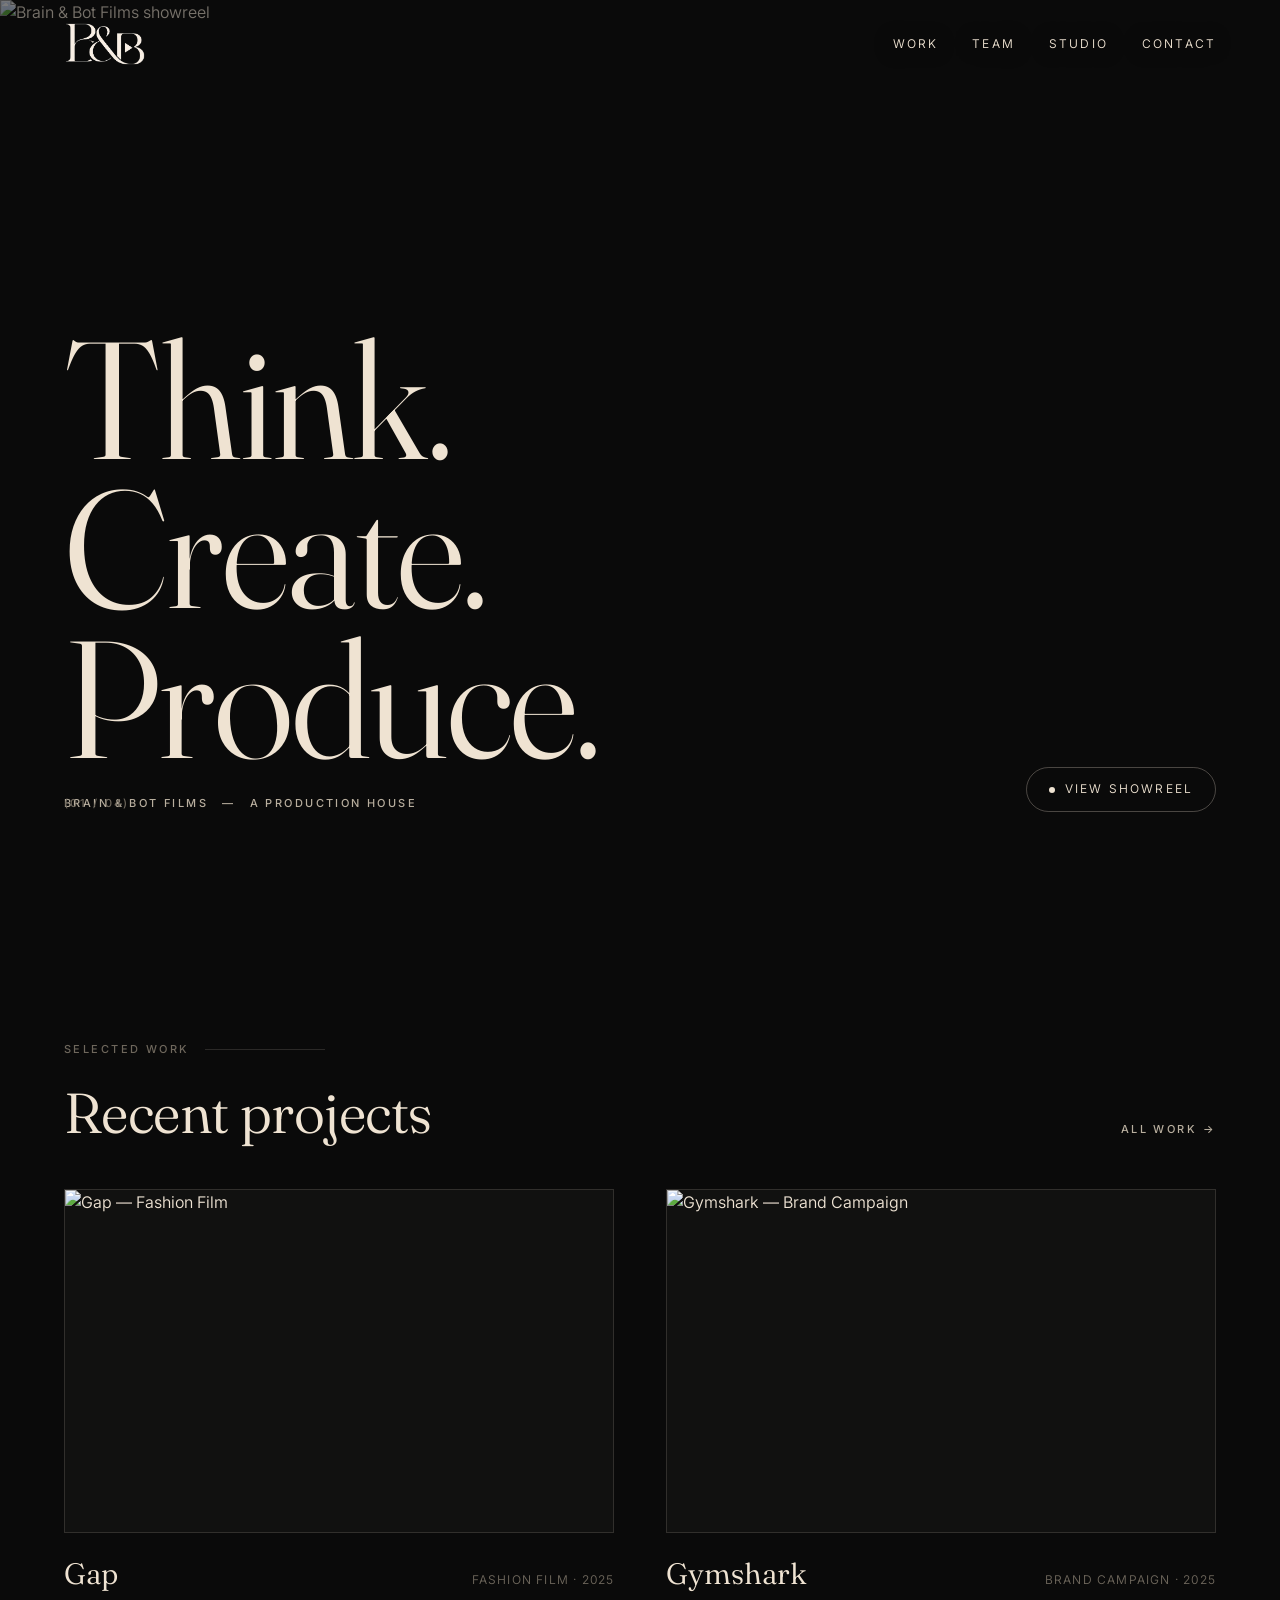
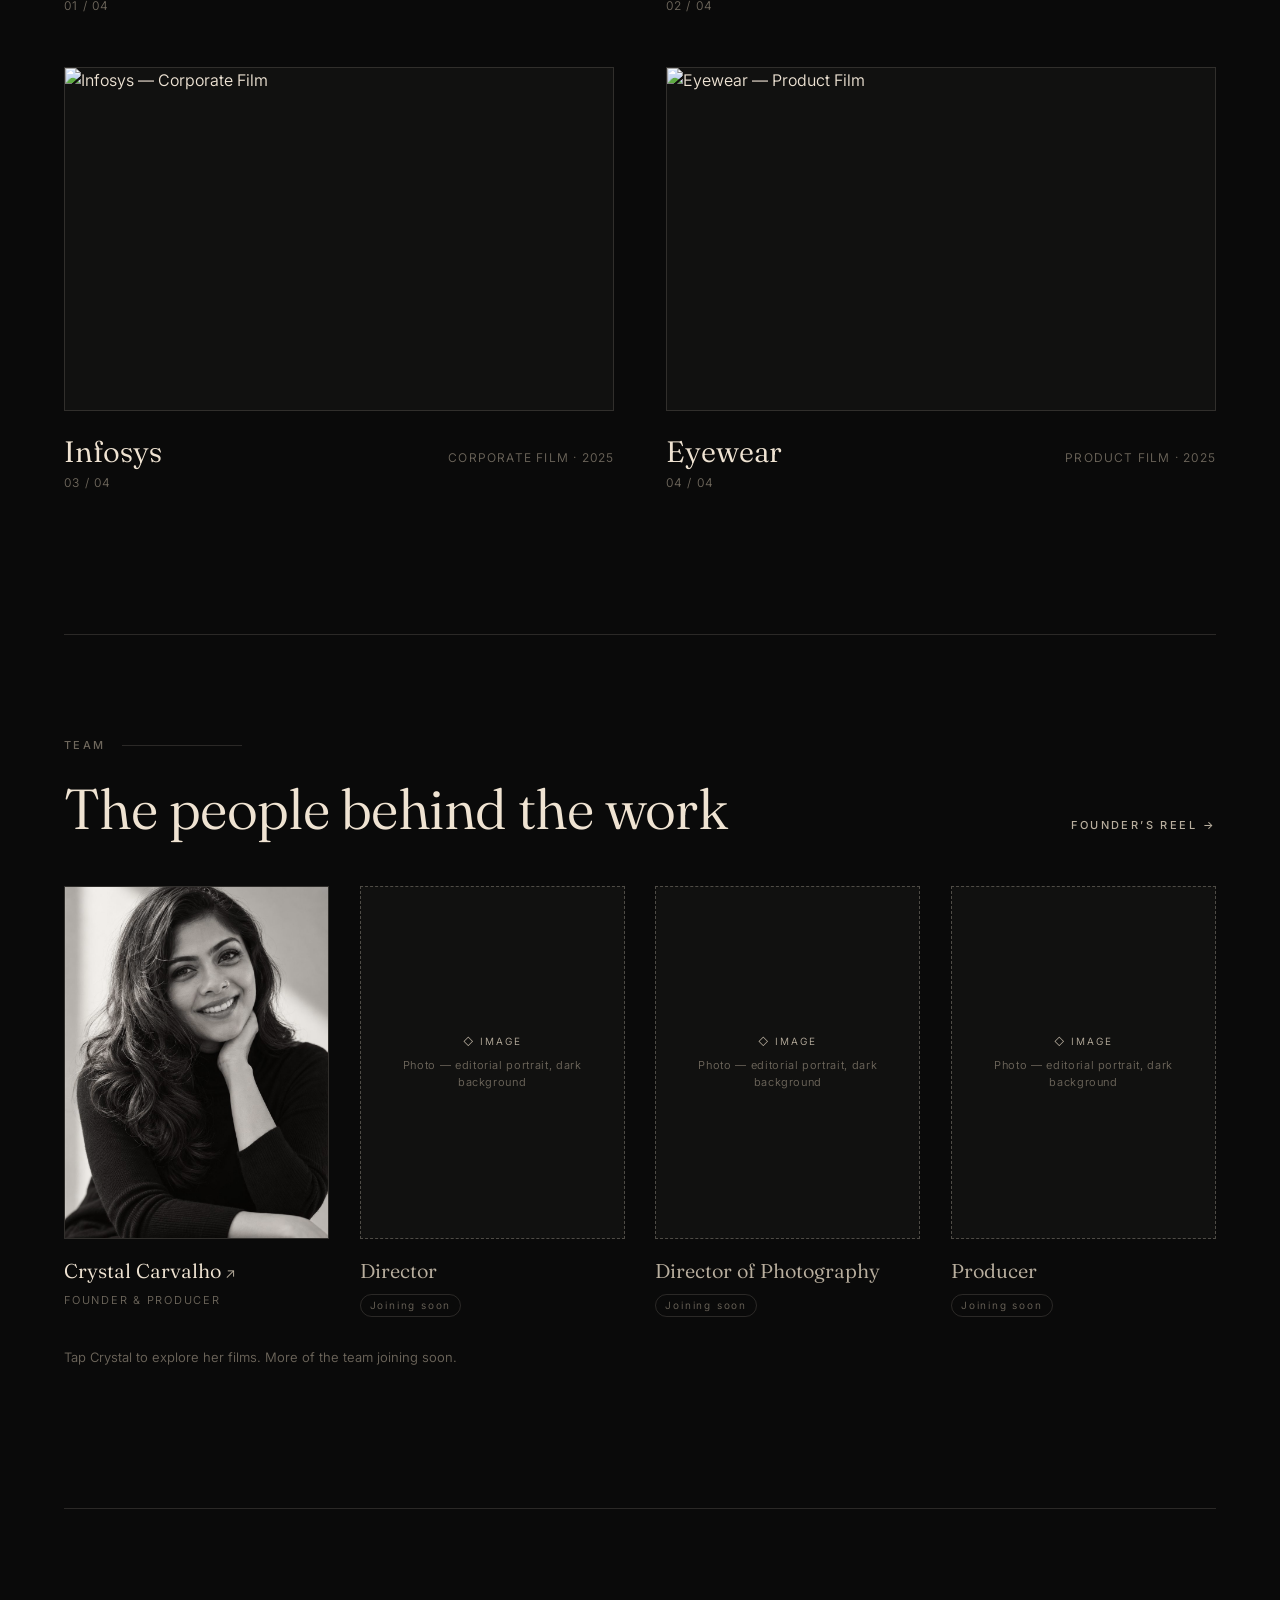
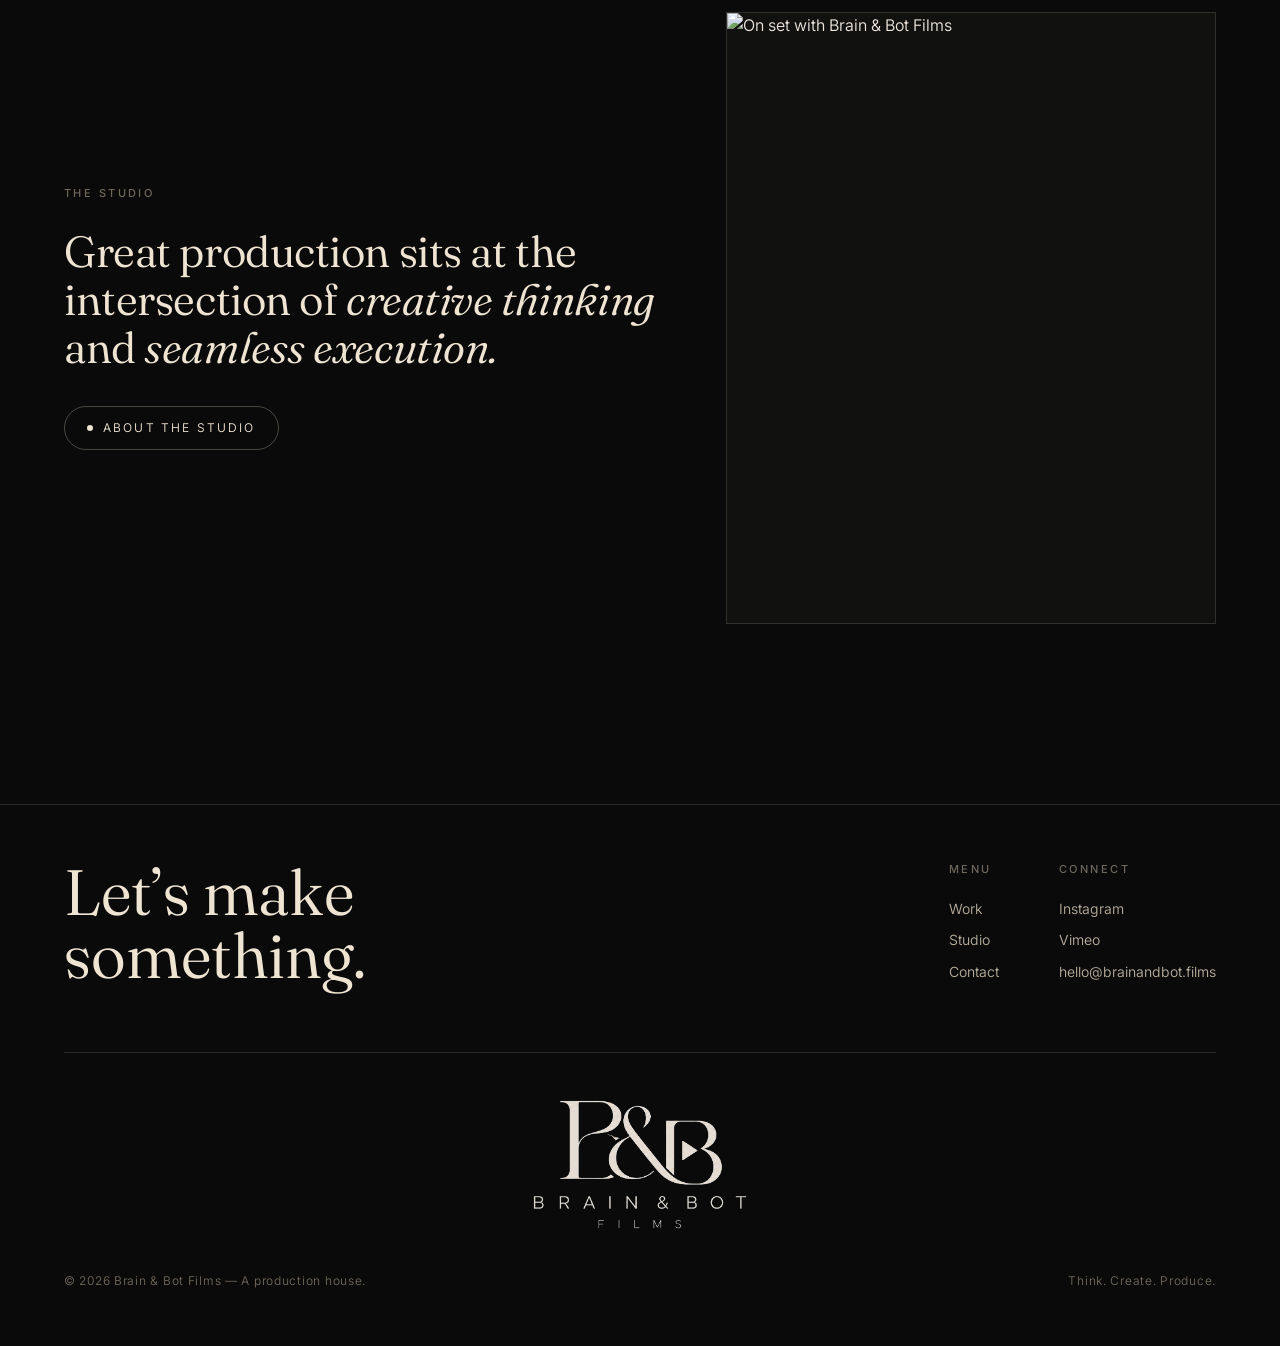
==== commit 0b0d79b6: "Fix Vimeo lightbox: large 16:9 player instead of collapsed tiny window - .lightbox .box now has expl" ====
--- a/index.html
+++ b/index.html
@@ -8,7 +8,7 @@
   <link rel="preconnect" href="https://fonts.googleapis.com">
   <link rel="preconnect" href="https://fonts.gstatic.com" crossorigin>
   <link href="https://fonts.googleapis.com/css2?family=Fraunces:ital,opsz,wght@0,9..144,300..500;1,9..144,300..400&family=Bodoni+Moda:ital,opsz,wght@0,6..96,400..600;1,6..96,400..500&family=Inter:wght@300;400;500&display=swap" rel="stylesheet">
-  <link rel="stylesheet" href="assets/css/style.css?v=2">
+  <link rel="stylesheet" href="assets/css/style.css?v=3">
 </head>
 <body data-page="home">
   <header data-nav></header>
--- a/assets/css/style.css
+++ b/assets/css/style.css
@@ -279,9 +279,10 @@
    ============================================================ */
 .lightbox{position:fixed;inset:0;z-index:200;background:rgba(6,6,6,.94);backdrop-filter:blur(10px);display:flex;align-items:center;justify-content:center;padding:5vw;opacity:0;pointer-events:none;transition:opacity .45s var(--ease)}
 .lightbox.open{opacity:1;pointer-events:auto}
-.lightbox .box{width:min(1100px,100%);aspect-ratio:16/9;position:relative}
-.lightbox iframe{width:100%;height:100%;border:0;background:#000}
-.lightbox .close{position:absolute;top:-46px;right:0;background:none;border:0;color:var(--ink);cursor:pointer;font-size:12px;letter-spacing:.2em;text-transform:uppercase;display:flex;gap:10px;align-items:center}
+.lightbox .box{position:relative;width:min(92vw,1280px);height:min(calc(92vw * 9 / 16),720px,82vh)}
+.lightbox .box>[data-frame]{position:absolute;inset:0}
+.lightbox iframe{width:100%;height:100%;border:0;background:#000;display:block}
+.lightbox .close{position:fixed;top:22px;right:26px;z-index:210;background:none;border:0;color:var(--ink);cursor:pointer;font-size:12px;letter-spacing:.2em;text-transform:uppercase;display:flex;gap:10px;align-items:center}
 .lightbox .close:hover{opacity:.7}
 
 /* ============================================================
